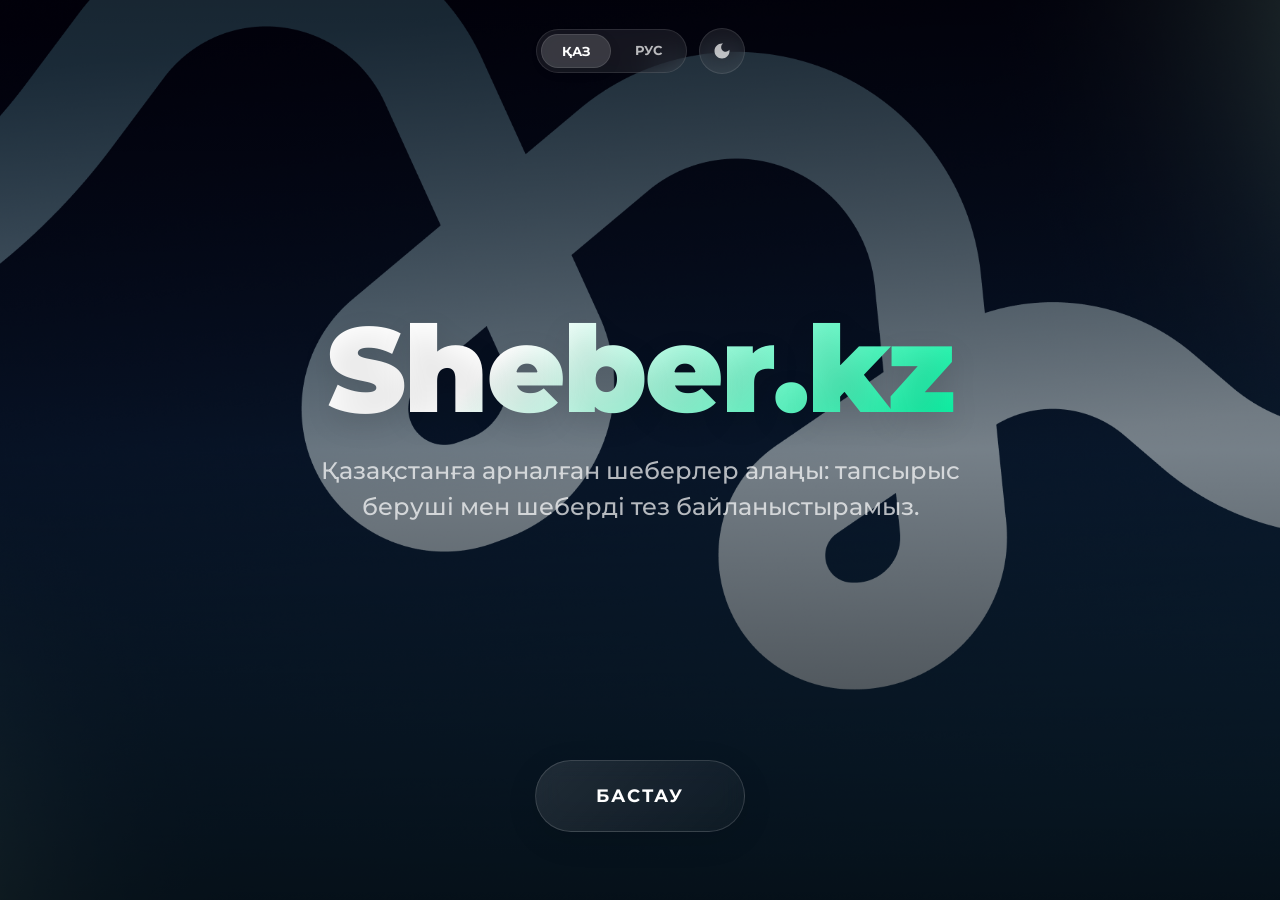
==== index.html @ 54c7ff75 "Add files via upload" ====
<!DOCTYPE html>
<html lang="ru" data-theme="dark">
<head>
  <meta charset="UTF-8" />
  <meta name="viewport" content="width=device-width, initial-scale=1.0" />
  <title>Sheber.kz | Премиум сервис</title>
  <link rel="preconnect" href="https://fonts.googleapis.com">
  <link rel="preconnect" href="https://fonts.gstatic.com" crossorigin>
  <link href="https://fonts.googleapis.com/css2?family=Montserrat:wght@300;400;500;600;700;800;900&display=swap" rel="stylesheet">
  
  <style>
    /* --- CSS VARIABLES & THEMES --- */
    :root {
      --accent-green: #00f2a0;
      --accent-blue: #00c9ff;
      --transition: 0.3s ease;
      
      /* ФОНЫ (Ваши файлы) */
      --bg-img-desktop: url('background-desktop.png'); 
      --bg-img-mobile: url('background-mobile.png');
    }

    /* DARK THEME */
    [data-theme="dark"] {
      --bg-main: #010a1a;
      --bg-overlay: linear-gradient(to bottom, rgba(0, 0, 0, 0.6), rgba(0, 0, 0, 0.3), rgba(0, 0, 0, 0.7));
      --text-main: #ffffff;
      --text-dim: rgba(255, 255, 255, 0.7);
      
      --glass-bg: rgba(255, 255, 255, 0.05);
      --glass-border: rgba(255, 255, 255, 0.1);
      --glass-shadow: 0 4px 30px rgba(0, 0, 0, 0.3);
      
      --modal-bg: linear-gradient(160deg, rgba(20, 30, 48, 0.85) 0%, rgba(10, 20, 35, 0.95) 100%);
      --input-bg: rgba(0, 0, 0, 0.3);
      --switcher-bg: rgba(255, 255, 255, 0.08);
      
      --switcher-active-bg: rgba(255, 255, 255, 0.15);
      --switcher-active-text: #fff;

      /* Кнопки Dark */
      --btn-glass-bg: linear-gradient(135deg, rgba(255, 255, 255, 0.1), rgba(255, 255, 255, 0.03));
      --btn-glass-border: rgba(255, 255, 255, 0.15);
      --btn-accent-bg: linear-gradient(90deg, rgba(0, 242, 160, 0.15), rgba(0, 201, 255, 0.15));
      --btn-text: #ffffff;
    }

    /* LIGHT THEME */
    [data-theme="light"] {
      --bg-main: #f0f4f8;
      --bg-overlay: linear-gradient(to bottom, rgba(255, 255, 255, 0.8), rgba(255, 255, 255, 0.6), rgba(255, 255, 255, 0.8));
      --text-main: #1a202c;
      --text-dim: #4a5568;
      
      --glass-bg: rgba(255, 255, 255, 0.65);
      --glass-border: rgba(255, 255, 255, 0.6); /* Чуть темнее границы для света */
      --glass-shadow: 0 8px 32px rgba(31, 38, 135, 0.1);
      
      --modal-bg: linear-gradient(135deg, rgba(255,255,255,0.85), rgba(240,245,250,0.95));
      --input-bg: rgba(255, 255, 255, 0.5);
      --switcher-bg: rgba(0, 0, 0, 0.05);
      
      --switcher-active-bg: #fff;
      --switcher-active-text: #1a202c;

      /* Кнопки Light */
      --btn-glass-bg: linear-gradient(135deg, rgba(255, 255, 255, 0.8), rgba(255, 255, 255, 0.5));
      --btn-glass-border: rgba(255, 255, 255, 0.8);
      --btn-accent-bg: linear-gradient(90deg, rgba(0, 242, 160, 0.25), rgba(0, 201, 255, 0.25));
      --btn-text: #010a1a;
    }

    * { box-sizing: border-box; -webkit-font-smoothing: antialiased; }
    html, body { height: 100%; margin: 0; font-family: 'Montserrat', sans-serif; background: var(--bg-main); color: var(--text-main); }

    /* --- ФОН (АДАПТИВ) --- */
    .start-1 {
      min-height: 100vh;
      position: relative;
      background-image: var(--bg-img-desktop);
      background-size: cover;
      background-position: center;
      background-repeat: no-repeat;
      display: flex; flex-direction: column; justify-content: space-between;
      padding: 28px 24px; 
      overflow: hidden;
      transition: background-image 0.3s ease;
    }

    @media (max-width: 768px) { 
        .start-1 { background-image: var(--bg-img-mobile); } 
    }

    .start-1::before {
      content: ""; position: absolute; inset: 0;
      background: var(--bg-overlay);
      z-index: 1; pointer-events: none;
    }

    .top-bar, .hero, .button-continue { position: relative; z-index: 2; }

    /* --- UI ELEMENTS --- */
    .top-bar { display: flex; justify-content: center; align-items: center; gap: 12px; }
    
    .lang-rect, .theme-toggle {
      display: inline-flex; gap: 4px; padding: 4px;
      background: var(--switcher-bg); backdrop-filter: blur(15px);
      border: 1px solid var(--glass-border); border-radius: 100px;
    }
    
    .lang-pill { 
      padding: 8px 20px; border-radius: 100px; font-size: 13px; font-weight: 700; 
      cursor: pointer; transition: var(--transition); color: var(--text-dim); text-transform: uppercase;
    }
    .lang-pill.active { 
      background: var(--switcher-active-bg); 
      color: var(--switcher-active-text); 
      box-shadow: 0 4px 15px rgba(0,0,0,0.05); 
      border: 1px solid var(--glass-border);
    }

    .theme-btn {
      width: 36px; height: 36px; border-radius: 50%; border: none; background: transparent;
      color: var(--text-dim); cursor: pointer; display: flex; align-items: center; justify-content: center;
      transition: var(--transition);
    }
    .theme-btn:hover { color: var(--text-main); background: var(--glass-bg); }
    .theme-btn svg { width: 20px; height: 20px; fill: currentColor; }

    .hero { max-width: 900px; margin: auto; text-align: center; }
    .sheber-kz { 
      font-size: clamp(50px, 10vw, 120px); font-weight: 900; line-height: 1; margin-bottom: 24px;
      background: linear-gradient(135deg, var(--text-main) 30%, var(--accent-green) 100%);
      -webkit-background-clip: text; -webkit-text-fill-color: transparent;
      letter-spacing: -2px;
      text-shadow: 0 10px 30px rgba(0,0,0,0.1);
    }
    .hero-desc { 
      font-size: clamp(16px, 2.5vw, 24px); line-height: 1.5; color: var(--text-dim); 
      max-width: 650px; margin: 0 auto; font-weight: 500;
    }

    /* --- НОВЫЕ СТИЛИ КНОПОК (Глассморфизм) --- */
    .button-continue { display: flex; justify-content: center; padding-bottom: 40px; }
    
    .continue {
      background: var(--btn-glass-bg);
      border: 1px solid var(--btn-glass-border);
      color: var(--btn-text);
      padding: 24px 60px; 
      border-radius: 100px; 
      font-size: 18px; font-weight: 700;
      text-transform: uppercase; letter-spacing: 2px; text-decoration: none;
      
      /* Гласс эффект */
      backdrop-filter: blur(12px);
      -webkit-backdrop-filter: blur(12px);
      box-shadow: 0 8px 32px rgba(0, 0, 0, 0.1);
      
      transition: all 0.4s cubic-bezier(0.25, 0.46, 0.45, 0.94);
    }

    .continue:hover { 
      transform: translateY(-3px); 
      box-shadow: 0 15px 40px rgba(0, 242, 160, 0.15); /* Легкое зеленое свечение */
      border-color: var(--accent-green);
      letter-spacing: 3px; /* Анимация текста */
    }

    /* --- MODAL --- */
    .modal-overlay {
      position: fixed; inset: 0; background: rgba(0, 0, 0, 0.6);
      backdrop-filter: blur(8px); z-index: 1000;
      display: flex; align-items: center; justify-content: center;
      opacity: 0; visibility: hidden; transition: 0.3s;
    }
    .modal-overlay.active { opacity: 1; visibility: visible; }
    
    .modal {
      background: var(--modal-bg);
      backdrop-filter: blur(20px); -webkit-backdrop-filter: blur(20px); /* Сильный блюр фона модалки */
      border: 1px solid var(--glass-border); border-radius: 32px;
      width: min(480px, 92%); padding: 48px 32px; position: relative;
      box-shadow: 0 25px 50px rgba(0,0,0,0.5); text-align: center;
      max-height: 90vh; overflow-y: auto;
    }

    .modal-close {
      position: absolute; top: 20px; right: 20px; background: none; border: none;
      font-size: 28px; color: var(--text-dim); cursor: pointer; transition: 0.2s;
    }
    .modal-close:hover { color: var(--text-main); transform: rotate(90deg); }

    .modal-title { font-size: 32px; font-weight: 800; margin-bottom: 12px; color: var(--text-main); }
    .modal-desc { font-size: 15px; color: var(--text-dim); margin-bottom: 32px; line-height: 1.6; }

    .input-group { margin-bottom: 20px; text-align: left; }
    .input-label { font-size: 12px; font-weight: 700; color: var(--accent-green); margin-bottom: 8px; display: block; text-transform: uppercase; letter-spacing: 1px; }

    .modal-input, .modal-select, .modal-textarea {
      width: 100%; background: var(--input-bg); border: 1px solid var(--glass-border);
      border-radius: 16px; padding: 16px; color: var(--text-main); font-family: inherit; font-size: 16px;
      transition: 0.3s; outline: none;
    }
    .modal-textarea { resize: vertical; min-height: 80px; }
    .modal-input:focus, .modal-select:focus, .modal-textarea:focus { 
      border-color: var(--accent-green); 
      background: rgba(0, 242, 160, 0.05); /* Легкая подсветка поля */
    }
    ::placeholder { color: var(--text-dim); opacity: 0.5; }

    /* Кнопка в модалке - Глассморфизм + Акцент */
    .modal-btn {
      width: 100%; 
      background: var(--btn-accent-bg); /* Прозрачный градиент */
      border: 1px solid var(--glass-border);
      padding: 18px; border-radius: 16px; 
      color: var(--btn-text);
      font-size: 16px; font-weight: 800; text-transform: uppercase; cursor: pointer;
      transition: 0.3s; margin-top: 10px;
      
      backdrop-filter: blur(10px);
      -webkit-backdrop-filter: blur(10px);
      box-shadow: 0 4px 15px rgba(0,0,0,0.1);
    }
    .modal-btn:hover { 
      background: linear-gradient(90deg, rgba(0, 242, 160, 0.3), rgba(0, 201, 255, 0.3)); /* Чуть ярче при наведении */
      border-color: var(--accent-green);
      transform: scale(1.02); 
    }

    /* ROLE SELECTION */
    .role-container { display: flex; gap: 16px; margin-top: 20px; }
    .role-card {
      flex: 1; background: var(--glass-bg); border: 1px solid var(--glass-border);
      padding: 24px 16px; border-radius: 24px; cursor: pointer; transition: 0.3s;
    }
    .role-card:hover { border-color: var(--accent-green); transform: translateY(-5px); box-shadow: 0 10px 30px rgba(0,0,0,0.1); background: rgba(255,255,255,0.08); }
    .role-icon-circle { 
      width: 56px; height: 56px; background: rgba(0, 242, 160, 0.1); border-radius: 50%;
      display: flex; align-items: center; justify-content: center; margin: 0 auto 16px;
    }
    .role-icon-circle svg { width: 28px; height: 28px; fill: var(--accent-green); }
    .role-name { font-weight: 700; font-size: 16px; margin-bottom: 4px; color: var(--text-main); }
    .role-sub { font-size: 12px; color: var(--text-dim); }

    .modal-step { display: none; }
    .modal-step.active { display: block; animation: slideUp 0.4s ease-out; }
    
    @keyframes slideUp { from { opacity: 0; transform: translateY(20px); } to { opacity: 1; transform: translateY(0); } }

    .resend-link { color: var(--accent-blue); cursor: pointer; font-size: 13px; margin-top: 20px; display: inline-block; font-weight: 600;}
    
    #masterFields, #clientFields { display: none; margin-top: 10px; padding-top: 10px; border-top: 1px solid var(--glass-border); }
    
    .terms { font-size: 11px; color: var(--text-dim); margin-top: 20px; }
    .terms a { color: var(--accent-green); text-decoration: none; }
  </style>
</head>

<body>
  <div class="start-1">
    <div class="top-bar">
      <div class="lang-rect">
        <div class="lang-pill active" data-lang="kz">Қаз</div>
        <div class="lang-pill" data-lang="ru">Рус</div>
      </div>
      
      <div class="lang-rect">
        <button class="theme-btn" id="themeToggle">
          <svg class="sun-icon" viewBox="0 0 24 24" style="display:none"><path d="M12 7c-2.76 0-5 2.24-5 5s2.24 5 5 5 5-2.24 5-5-2.24-5-5-5zM2 13h2c.55 0 1-.45 1-1s-.45-1-1-1H2c-.55 0-1 .45-1 1s.45 1 1 1zm18 0h2c.55 0 1-.45 1-1s-.45-1-1-1h-2c-.55 0-1 .45-1 1s.45 1 1 1zM11 2v2c0 .55.45 1 1 1s1-.45 1-1V2c0-.55-.45-1-1-1s-1 .45-1 1zm0 18v2c0 .55.45 1 1 1s1-.45 1-1v-2c0-.55-.45-1-1-1s-1 .45-1 1zM5.99 4.93c.39-.39.39-1.02 0-1.41-.39-.39-1.02-.39-1.41 0l-1.41 1.41c-.39.39-.39 1.02 0 1.41.39.39 1.02.39 1.41 0l1.41-1.41zm13.42 13.42c.39-.39.39-1.02 0-1.41-.39-.39-1.02-.39-1.41 0l-1.41 1.41c-.39.39-.39 1.02 0 1.41.39.39 1.02.39 1.41 0l1.41-1.41zM5.99 19.07l-1.41 1.41c-.39.39-.39 1.02 0 1.41.39.39 1.02.39 1.41 0 .39-.39.39-1.02 0-1.41l1.41-1.41c.39-.39 1.02-.39 1.41 0 .39.39.39 1.02 0 1.41zM19.07 5.99l1.41-1.41c.39-.39.39-1.02 0-1.41-.39-.39-1.02-.39-1.41 0l-1.41 1.41c-.39.39-.39 1.02 0 1.41.39.39 1.02.39 1.41 0z"/></svg>
          <svg class="moon-icon" viewBox="0 0 24 24"><path d="M12 3c-4.97 0-9 4.03-9 9s4.03 9 9 9 9-4.03 9-9c0-.46-.04-.92-.1-1.36-.98 1.37-2.58 2.26-4.4 2.26-3.03 0-5.5-2.47-5.5-5.5 0-1.82.89-3.42 2.26-4.4-.44-.06-.9-.1-1.36-.1z"/></svg>
        </button>
      </div>
    </div>

    <div class="hero">
      <div class="sheber-kz" data-i18n="title">Sheber.kz</div>
      <div class="hero-desc" data-i18n="desc">
        Қазақстанға арналған шеберлер алаңы: тапсырыс беруші мен шеберді тез байланыстырамыз.
      </div>
    </div>

    <div class="button-continue">
      <a href="#" id="startLink" class="continue" data-i18n="start_btn">Бастау</a>
    </div>
  </div>

  <div class="modal-overlay" id="smsModal">
    <div class="modal">
      <button class="modal-close" onclick="closeModal()">&times;</button>

      <div class="modal-step active" id="stepPhone">
        <div class="modal-title" data-i18n="modal_phone_title">Кіру</div>
        <div class="modal-desc" data-i18n="modal_phone_desc">Жалғастыру үшін телефон нөмірін енгізіңіз</div>
        <div class="input-group">
          <label class="input-label" data-i18n="lbl_phone">Телефон</label>
          <input type="tel" class="modal-input" placeholder="+7 (700) 000-00-00" value="+7" id="phoneInput">
        </div>
        <button class="modal-btn" onclick="sendCode()" data-i18n="btn_get_code">Код алу</button>
        <p class="terms">
           <span data-i18n="terms_text">Жалғастыра отырып, сіз келісесіз:</span>
           <a href="#" data-i18n="terms_link">қолдану ережелері</a>
        </p>
      </div>

      <div class="modal-step" id="stepCode">
        <div class="modal-title" data-i18n="modal_code_title">Растау</div>
        <div class="modal-desc"><span data-i18n="modal_code_desc">Код жіберілді:</span> <strong id="displayPhone" style="color:var(--text-main)"></strong></div>
        <div class="input-group">
          <label class="input-label" data-i18n="lbl_code">СМС коды</label>
          <input type="number" class="modal-input" placeholder=" " id="codeInput">
        </div>
        <button class="modal-btn" onclick="verifyCode()" data-i18n="btn_confirm">Растау</button>
        <div class="resend-link" onclick="backToPhone()" data-i18n="btn_change_phone">Нөмірді өзгерту</div>
      </div>

      <div class="modal-step" id="stepRole">
        <div class="modal-title" data-i18n="role_title">Сіз кімсіз?</div>
        <div class="role-container">
          <div class="role-card" onclick="chooseRole('client')">
            <div class="role-icon-circle">
              <svg viewBox="0 0 24 24"><path d="M12 12c2.21 0 4-1.79 4-4s-1.79-4-4-4-4 1.79-4 4 1.79 4 4 4zm0 2c-2.67 0-8 1.34-8 4v2h16v-2c0-2.66-5.33-4-8-4z"/></svg>
            </div>
            <div class="role-name" data-i18n="role_client">Тапсырыс беруші</div>
            <div class="role-sub" data-i18n="role_client_sub">Іздеудемін</div>
          </div>
          <div class="role-card" onclick="chooseRole('master')">
            <div class="role-icon-circle">
              <svg viewBox="0 0 24 24"><path d="M22.7 19l-9.1-9.1c.9-2.3.4-5-1.5-6.9-2-2-5-2.4-7.4-1.3L9 6 6 9 1.6 4.7C.4 7.1.9 10.1 2.9 12.1c1.9 1.9 4.6 2.4 6.9 1.5l9.1 9.1c.4.4 1 .4 1.4 0l2.3-2.3c.5-.4.5-1.1.1-1.4z"/></svg>
            </div>
            <div class="role-name" data-i18n="role_master">Шебер</div>
            <div class="role-sub" data-i18n="role_master_sub">Жұмыс істеймін</div>
          </div>
        </div>
      </div>

      <div class="modal-step" id="stepReg">
        <div class="modal-title" data-i18n="reg_title">Тіркелу</div>
        
        <div class="input-group">
          <label class="input-label" data-i18n="lbl_name">Есіміңіз</label>
          <input type="text" class="modal-input" id="regName" placeholder=" ">
        </div>

        <div id="clientFields">
            <div class="input-group">
                <label class="input-label" data-i18n="lbl_city">Қала / Мекен-жай</label>
                <input type="text" class="modal-input" id="regCity" placeholder=" ">
            </div>
        </div>

        <div id="masterFields">
          <div class="input-group">
            <label class="input-label" data-i18n="lbl_spec">Мамандық</label>
            <select class="modal-select" id="regSpec">
              <option value="plumber" data-i18n="spec_plumber">Сантехник</option>
              <option value="electrician" data-i18n="spec_electrician">Электрик</option>
              <option value="builder" data-i18n="spec_builder">Құрылысшы</option>
              <option value="cleaner" data-i18n="spec_cleaner">Клининг</option>
            </select>
          </div>
          <div class="input-group">
            <label class="input-label" data-i18n="lbl_exp">Тәжірибе (жыл)</label>
            <input type="number" class="modal-input" id="regExp" placeholder=" ">
          </div>
          <div class="input-group">
            <label class="input-label" data-i18n="lbl_about">О себе (қысқаша)</label>
            <textarea class="modal-textarea" id="regAbout" placeholder=" "></textarea>
          </div>
        </div>

        <button class="modal-btn" onclick="finishRegistration()" data-i18n="btn_save">Сақтау</button>
      </div>
    </div>
  </div>

  <script>
    const translations = {
      kz: {
        title: "Sheber.kz", desc: "Қазақстанға арналған шеберлер алаңы: тапсырыс беруші мен шеберді тез байланыстырамыз.",
        start_btn: "Бастау", modal_phone_title: "Кіру", modal_phone_desc: "Жалғастыру үшін телефон нөмірін енгізіңіз",
        lbl_phone: "Телефон", btn_get_code: "Код алу", modal_code_title: "Растау", modal_code_desc: "Код жіберілді:",
        lbl_code: "СМС коды", btn_confirm: "Растау", btn_change_phone: "Нөмірді өзгерту",
        role_title: "Сіз кімсіз?", role_client: "Тапсырыс беруші", role_client_sub: "Мастер іздеймін",
        role_master: "Шебер", role_master_sub: "Жұмыс іздеймін", reg_title: "Тіркелу",
        lbl_name: "Есіміңіз", lbl_spec: "Мамандық", btn_save: "Дайын",
        spec_plumber: "Сантехник", spec_electrician: "Электрик", spec_builder: "Құрылысшы", spec_cleaner: "Клининг",
        terms_text: "Жалғастыра отырып, сіз келісесіз:", terms_link: "қолдану ережелері",
        lbl_city: "Қала / Мекен-жай", lbl_exp: "Тәжірибе (жыл)", lbl_about: "Өзіңіз туралы"
      },
      ru: {
        title: "Sheber.kz", desc: "Платформа мастеров Казахстана: Мы быстро связываем заказчика и мастера.",
        start_btn: "Начать", modal_phone_title: "Вход", modal_phone_desc: "Введите номер телефона для продолжения",
        lbl_phone: "Телефон", btn_get_code: "Получить код", modal_code_title: "Подтверждение", modal_code_desc: "Код отправлен на:",
        lbl_code: "Код из СМС", btn_confirm: "Подтвердить", btn_change_phone: "Изменить номер",
        role_title: "Кто вы?", role_client: "Заказчик", role_client_sub: "Ищу мастера",
        role_master: "Мастер", role_master_sub: "Ищу заказы", reg_title: "Регистрация",
        lbl_name: "Ваше имя", lbl_spec: "Специальность", btn_save: "Готово",
        spec_plumber: "Сантехник", spec_electrician: "Электрик", spec_builder: "Строитель", spec_cleaner: "Клининг",
        terms_text: "Продолжая, вы соглашаетесь с", terms_link: "условиями использования",
        lbl_city: "Город / Адрес", lbl_exp: "Опыт (лет)", lbl_about: "О себе"
      }
    };

    let currentRole = 'client';

    function setLanguage(lang) {
      document.querySelectorAll(".lang-pill").forEach(p => p.classList.toggle("active", p.dataset.lang === lang));
      document.querySelectorAll("[data-i18n]").forEach(el => {
        const key = el.dataset.i18n;
        if (translations[lang][key]) el.innerHTML = translations[lang][key];
        if (el.placeholder && translations[lang][key]) el.placeholder = translations[lang][key]; 
      });
      localStorage.setItem("lang", lang);
    }

    function toggleTheme() {
      const html = document.documentElement;
      const current = html.getAttribute('data-theme');
      const next = current === 'dark' ? 'light' : 'dark';
      html.setAttribute('data-theme', next);
      localStorage.setItem('theme', next);
      updateThemeIcon(next);
    }

    function updateThemeIcon(theme) {
      document.querySelector('.sun-icon').style.display = theme === 'dark' ? 'none' : 'block';
      document.querySelector('.moon-icon').style.display = theme === 'dark' ? 'block' : 'none';
    }

    const savedTheme = localStorage.getItem('theme') || 'dark';
    document.documentElement.setAttribute('data-theme', savedTheme);
    updateThemeIcon(savedTheme);
    setLanguage(localStorage.getItem("lang") || "kz");

    const modal = document.getElementById('smsModal');
    const steps = ['stepPhone', 'stepCode', 'stepRole', 'stepReg'];

    function showStep(stepId) {
      steps.forEach(id => document.getElementById(id).classList.remove('active'));
      document.getElementById(stepId).classList.add('active');
    }

    function openModal(e) { 
        if(e) e.preventDefault(); 
        modal.classList.add('active'); 
        showStep('stepPhone'); 
    }
    function closeModal() { modal.classList.remove('active'); }
    function backToPhone() { showStep('stepPhone'); }

    function sendCode() {
      if (document.getElementById('phoneInput').value.length < 5) return alert("Нөмірді дұрыс жазыңыз");
      document.getElementById('displayPhone').textContent = document.getElementById('phoneInput').value;
      showStep('stepCode');
    }

    function verifyCode() { 
        if(document.getElementById('codeInput').value.length > 0) {
            showStep('stepRole'); 
        } else {
            alert("Код енгізіңіз");
        }
    }

    function chooseRole(role) {
      currentRole = role;
      if (role === 'master') {
          document.getElementById('masterFields').style.display = 'block';
          document.getElementById('clientFields').style.display = 'none';
      } else {
          document.getElementById('masterFields').style.display = 'none';
          document.getElementById('clientFields').style.display = 'block';
      }
      showStep('stepReg');
    }

    function finishRegistration() {
      const name = document.getElementById('regName').value;
      if (!name) return alert("Атыңызды жазыңыз / Введите имя");
      console.log("Регистрация завершена:", {
          role: currentRole,
          name: name,
          spec: document.getElementById('regSpec').value,
          city: document.getElementById('regCity').value
      });
      alert("Сәтті тіркелу! / Успешная регистрация!");
      closeModal();
    }

    document.getElementById('startLink').addEventListener('click', openModal);
    document.getElementById('themeToggle').addEventListener('click', toggleTheme);
    document.querySelectorAll(".lang-pill").forEach(p => p.addEventListener("click", () => setLanguage(p.dataset.lang)));
    
    modal.addEventListener('click', (e) => {
        if (e.target === modal) closeModal();
    });
  </script>
</body>
</html>
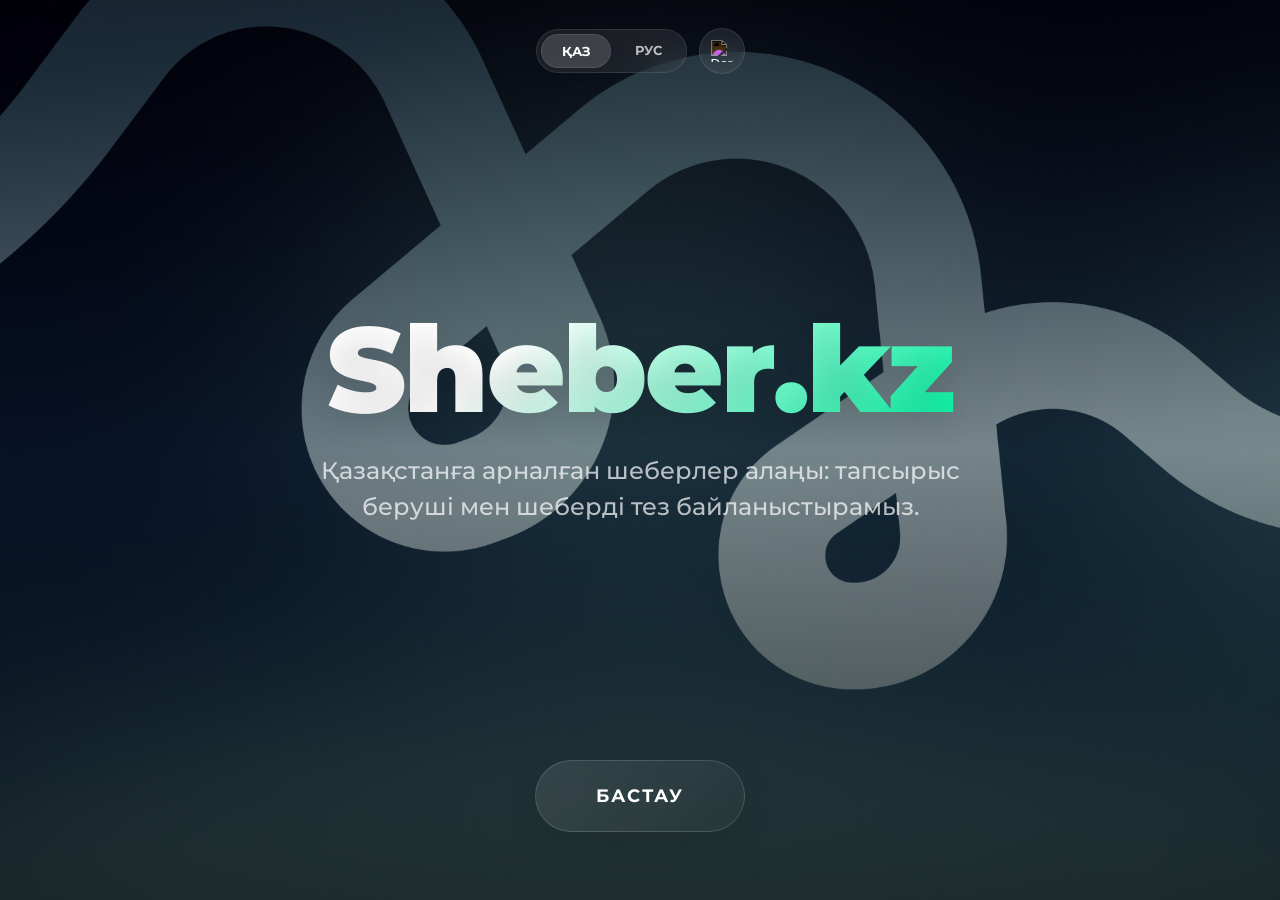
==== commit 826b85e7: "Add files via upload" ====
--- a/index.html
+++ b/index.html
@@ -9,6 +9,15 @@
   <link href="https://fonts.googleapis.com/css2?family=Montserrat:wght@300;400;500;600;700;800;900&display=swap" rel="stylesheet">
   
   <style>
+    /* 1. Убирает обводку при фокусе (клике или Tab) для всех элементов */
+*:focus {
+    outline: none !important;
+}
+
+/* 2. Убирает синее выделение (мигание) при нажатии на мобильных телефонах */
+* {
+    -webkit-tap-highlight-color: transparent;
+}
     /* --- CSS VARIABLES & THEMES --- */
     :root {
       --accent-green: #00f2a0;
@@ -16,8 +25,8 @@
       --transition: 0.3s ease;
       
       /* ФОНЫ (Ваши файлы) */
-      --bg-img-desktop: url('background-desktop.png'); 
-      --bg-img-mobile: url('background-mobile.png');
+      --bg-img-desktop: url('/images/background-desktop.png'); 
+      --bg-img-mobile: url('/images/background-mobile.png');
     }
 
     /* DARK THEME */
@@ -47,6 +56,10 @@
 
     /* LIGHT THEME */
     [data-theme="light"] {
+      /* ПЕРЕОПРЕДЕЛЕНИЕ ФОНОВ ДЛЯ СВЕТЛОЙ ТЕМЫ */
+      --bg-img-desktop: url('/images/background-desktop-white.png'); 
+      --bg-img-mobile: url('/images/background-mobile-white.png');
+
       --bg-main: #f0f4f8;
       --bg-overlay: linear-gradient(to bottom, rgba(255, 255, 255, 0.8), rgba(255, 255, 255, 0.6), rgba(255, 255, 255, 0.8));
       --text-main: #1a202c;
@@ -121,11 +134,21 @@
 
     .theme-btn {
       width: 36px; height: 36px; border-radius: 50%; border: none; background: transparent;
-      color: var(--text-dim); cursor: pointer; display: flex; align-items: center; justify-content: center;
+      cursor: pointer; display: flex; align-items: center; justify-content: center;
       transition: var(--transition);
     }
-    .theme-btn:hover { color: var(--text-main); background: var(--glass-bg); }
-    .theme-btn svg { width: 20px; height: 20px; fill: currentColor; }
+    .theme-btn:hover { background: var(--glass-bg); }
+    
+    /* Стили для новых PNG иконок */
+    .theme-btn img { 
+        width: 22px; height: 22px; 
+        transition: var(--transition);
+    }
+    
+    /* Инвертируем цвета иконок в темной теме, чтобы черные PNG стали белыми */
+    [data-theme="dark"] .theme-btn img {
+        filter: invert(1) brightness(1.2);
+    }
 
     .hero { max-width: 900px; margin: auto; text-align: center; }
     .sheber-kz { 
@@ -268,8 +291,8 @@
       
       <div class="lang-rect">
         <button class="theme-btn" id="themeToggle">
-          <svg class="sun-icon" viewBox="0 0 24 24" style="display:none"><path d="M12 7c-2.76 0-5 2.24-5 5s2.24 5 5 5 5-2.24 5-5-2.24-5-5-5zM2 13h2c.55 0 1-.45 1-1s-.45-1-1-1H2c-.55 0-1 .45-1 1s.45 1 1 1zm18 0h2c.55 0 1-.45 1-1s-.45-1-1-1h-2c-.55 0-1 .45-1 1s.45 1 1 1zM11 2v2c0 .55.45 1 1 1s1-.45 1-1V2c0-.55-.45-1-1-1s-1 .45-1 1zm0 18v2c0 .55.45 1 1 1s1-.45 1-1v-2c0-.55-.45-1-1-1s-1 .45-1 1zM5.99 4.93c.39-.39.39-1.02 0-1.41-.39-.39-1.02-.39-1.41 0l-1.41 1.41c-.39.39-.39 1.02 0 1.41.39.39 1.02.39 1.41 0l1.41-1.41zm13.42 13.42c.39-.39.39-1.02 0-1.41-.39-.39-1.02-.39-1.41 0l-1.41 1.41c-.39.39-.39 1.02 0 1.41.39.39 1.02.39 1.41 0l1.41-1.41zM5.99 19.07l-1.41 1.41c-.39.39-.39 1.02 0 1.41.39.39 1.02.39 1.41 0 .39-.39.39-1.02 0-1.41l1.41-1.41c.39-.39 1.02-.39 1.41 0 .39.39.39 1.02 0 1.41zM19.07 5.99l1.41-1.41c.39-.39.39-1.02 0-1.41-.39-.39-1.02-.39-1.41 0l-1.41 1.41c-.39.39-.39 1.02 0 1.41.39.39 1.02.39 1.41 0z"/></svg>
-          <svg class="moon-icon" viewBox="0 0 24 24"><path d="M12 3c-4.97 0-9 4.03-9 9s4.03 9 9 9 9-4.03 9-9c0-.46-.04-.92-.1-1.36-.98 1.37-2.58 2.26-4.4 2.26-3.03 0-5.5-2.47-5.5-5.5 0-1.82.89-3.42 2.26-4.4-.44-.06-.9-.1-1.36-.1z"/></svg>
+          <img class="sun-icon" src="https://cdn-icons-png.flaticon.com/128/66/66275.png" alt="Light Mode" style="display:none">
+          <img class="moon-icon" src="https://cdn-icons-png.flaticon.com/128/702/702471.png" alt="Dark Mode">
         </button>
       </div>
     </div>
@@ -309,7 +332,7 @@
         <div class="modal-desc"><span data-i18n="modal_code_desc">Код жіберілді:</span> <strong id="displayPhone" style="color:var(--text-main)"></strong></div>
         <div class="input-group">
           <label class="input-label" data-i18n="lbl_code">СМС коды</label>
-          <input type="number" class="modal-input" placeholder=" " id="codeInput">
+          <input type="number" class="modal-input" placeholder="XXXX" id="codeInput">
         </div>
         <button class="modal-btn" onclick="verifyCode()" data-i18n="btn_confirm">Растау</button>
         <div class="resend-link" onclick="backToPhone()" data-i18n="btn_change_phone">Нөмірді өзгерту</div>
@@ -322,15 +345,15 @@
             <div class="role-icon-circle">
               <svg viewBox="0 0 24 24"><path d="M12 12c2.21 0 4-1.79 4-4s-1.79-4-4-4-4 1.79-4 4 1.79 4 4 4zm0 2c-2.67 0-8 1.34-8 4v2h16v-2c0-2.66-5.33-4-8-4z"/></svg>
             </div>
-            <div class="role-name" data-i18n="role_client">Тапсырыс беруші</div>
-            <div class="role-sub" data-i18n="role_client_sub">Іздеудемін</div>
+            <div class="role-name" data-i18n="role_client">Клиент</div>
+            <div class="role-sub" data-i18n="role_client_sub">Шебер іздеймін</div>
           </div>
           <div class="role-card" onclick="chooseRole('master')">
             <div class="role-icon-circle">
               <svg viewBox="0 0 24 24"><path d="M22.7 19l-9.1-9.1c.9-2.3.4-5-1.5-6.9-2-2-5-2.4-7.4-1.3L9 6 6 9 1.6 4.7C.4 7.1.9 10.1 2.9 12.1c1.9 1.9 4.6 2.4 6.9 1.5l9.1 9.1c.4.4 1 .4 1.4 0l2.3-2.3c.5-.4.5-1.1.1-1.4z"/></svg>
             </div>
             <div class="role-name" data-i18n="role_master">Шебер</div>
-            <div class="role-sub" data-i18n="role_master_sub">Жұмыс істеймін</div>
+            <div class="role-sub" data-i18n="role_master_sub">Клиент іздеймін</div>
           </div>
         </div>
       </div>
@@ -340,13 +363,13 @@
         
         <div class="input-group">
           <label class="input-label" data-i18n="lbl_name">Есіміңіз</label>
-          <input type="text" class="modal-input" id="regName" placeholder=" ">
+          <input type="text" class="modal-input" id="regName" placeholder="Азамат">
         </div>
 
         <div id="clientFields">
             <div class="input-group">
                 <label class="input-label" data-i18n="lbl_city">Қала / Мекен-жай</label>
-                <input type="text" class="modal-input" id="regCity" placeholder=" ">
+                <input type="text" class="modal-input" id="regCity" placeholder="Алматы, Абай к-сі 10">
             </div>
         </div>
 
@@ -362,11 +385,11 @@
           </div>
           <div class="input-group">
             <label class="input-label" data-i18n="lbl_exp">Тәжірибе (жыл)</label>
-            <input type="number" class="modal-input" id="regExp" placeholder=" ">
+            <input type="number" class="modal-input" id="regExp" placeholder="3">
           </div>
           <div class="input-group">
             <label class="input-label" data-i18n="lbl_about">О себе (қысқаша)</label>
-            <textarea class="modal-textarea" id="regAbout" placeholder=" "></textarea>
+            <textarea class="modal-textarea" id="regAbout" placeholder="..."></textarea>
           </div>
         </div>
 
@@ -382,8 +405,8 @@
         start_btn: "Бастау", modal_phone_title: "Кіру", modal_phone_desc: "Жалғастыру үшін телефон нөмірін енгізіңіз",
         lbl_phone: "Телефон", btn_get_code: "Код алу", modal_code_title: "Растау", modal_code_desc: "Код жіберілді:",
         lbl_code: "СМС коды", btn_confirm: "Растау", btn_change_phone: "Нөмірді өзгерту",
-        role_title: "Сіз кімсіз?", role_client: "Тапсырыс беруші", role_client_sub: "Мастер іздеймін",
-        role_master: "Шебер", role_master_sub: "Жұмыс іздеймін", reg_title: "Тіркелу",
+        role_title: "Сіз кімсіз?", role_client: "Клиент", role_client_sub: "Шебер іздеймін",
+        role_master: "Шебер", role_master_sub: "Клиент іздеймін", reg_title: "Тіркелу",
         lbl_name: "Есіміңіз", lbl_spec: "Мамандық", btn_save: "Дайын",
         spec_plumber: "Сантехник", spec_electrician: "Электрик", spec_builder: "Құрылысшы", spec_cleaner: "Клининг",
         terms_text: "Жалғастыра отырып, сіз келісесіз:", terms_link: "қолдану ережелері",
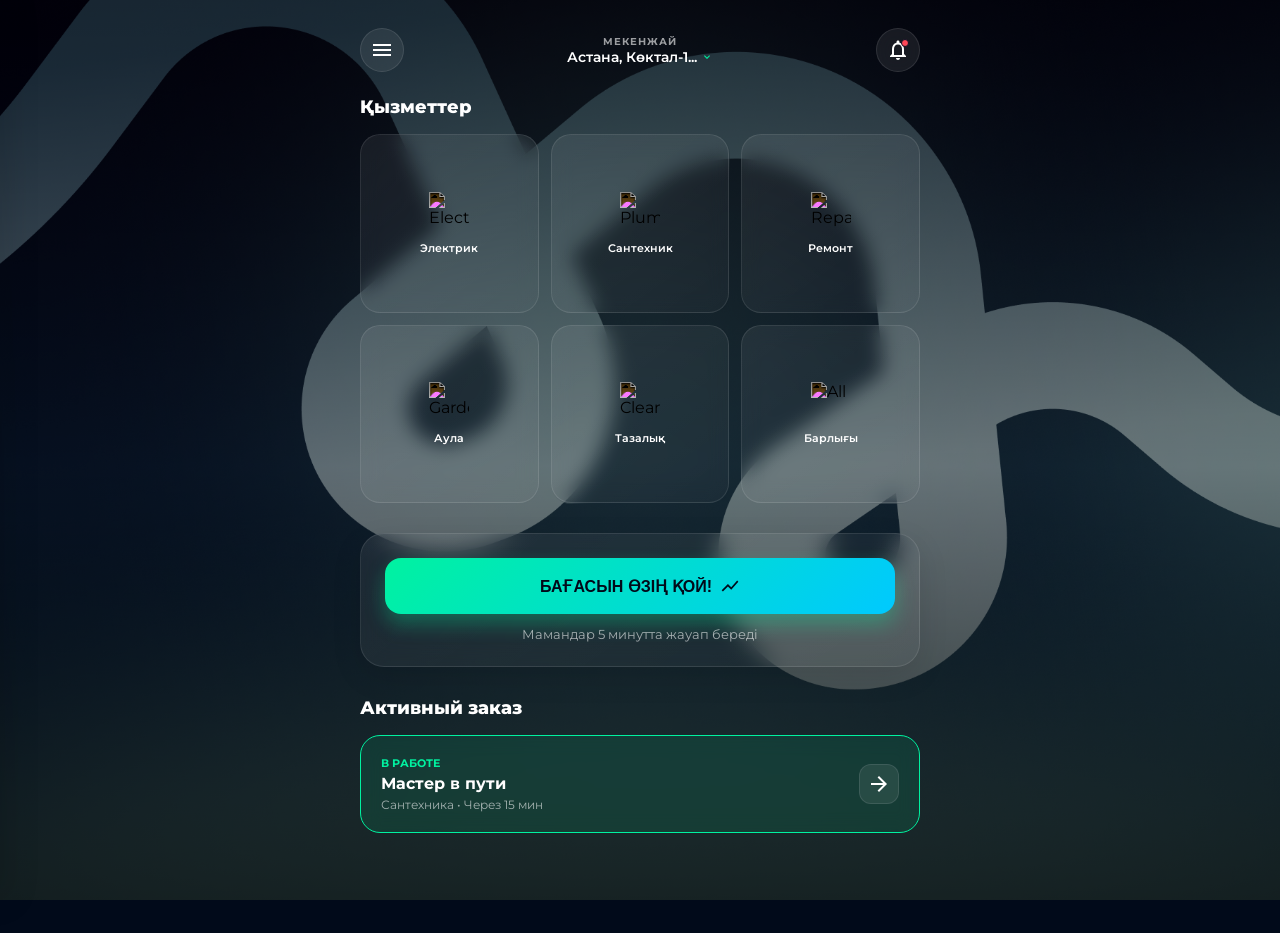
==== commit 24121087: "Add files via upload" ====
--- a/index.html
+++ b/index.html
@@ -2,29 +2,24 @@
 <html lang="ru" data-theme="dark">
 <head>
   <meta charset="UTF-8" />
-  <meta name="viewport" content="width=device-width, initial-scale=1.0" />
-  <title>Sheber.kz | Премиум сервис</title>
+  <meta name="viewport" content="width=device-width, initial-scale=1.0, maximum-scale=1.0, user-scalable=no" />
+  <title>Sheber.kz | Главная</title>
   <link rel="preconnect" href="https://fonts.googleapis.com">
   <link rel="preconnect" href="https://fonts.gstatic.com" crossorigin>
   <link href="https://fonts.googleapis.com/css2?family=Montserrat:wght@300;400;500;600;700;800;900&display=swap" rel="stylesheet">
   
   <style>
-    /* 1. Убирает обводку при фокусе (клике или Tab) для всех элементов */
-*:focus {
-    outline: none !important;
-}
-
-/* 2. Убирает синее выделение (мигание) при нажатии на мобильных телефонах */
-* {
-    -webkit-tap-highlight-color: transparent;
-}
-    /* --- CSS VARIABLES & THEMES --- */
+    /* 1. БАЗА */
+    *:focus { outline: none !important; }
+    * { -webkit-tap-highlight-color: transparent; box-sizing: border-box; }
+    html, body { height: 100%; margin: 0; font-family: 'Montserrat', sans-serif; background: var(--bg-main); color: var(--text-main); overflow-x: hidden; }
+
+    /* --- VARIABLES --- */
     :root {
       --accent-green: #00f2a0;
       --accent-blue: #00c9ff;
-      --transition: 0.3s ease;
-      
-      /* ФОНЫ (Ваши файлы) */
+      --transition: 0.3s cubic-bezier(0.25, 0.8, 0.25, 1);
+      
       --bg-img-desktop: url('/images/background-desktop.png'); 
       --bg-img-mobile: url('/images/background-mobile.png');
     }
@@ -32,493 +27,454 @@
     /* DARK THEME */
     [data-theme="dark"] {
       --bg-main: #010a1a;
-      --bg-overlay: linear-gradient(to bottom, rgba(0, 0, 0, 0.6), rgba(0, 0, 0, 0.3), rgba(0, 0, 0, 0.7));
+      --bg-overlay: linear-gradient(to bottom, rgba(0, 0, 0, 0.6), rgba(0, 0, 0, 0.4), rgba(0, 0, 0, 0.8));
       --text-main: #ffffff;
-      --text-dim: rgba(255, 255, 255, 0.7);
-      
-      --glass-bg: rgba(255, 255, 255, 0.05);
+      --text-dim: rgba(255, 255, 255, 0.6);
+      
+      --glass-bg: rgba(255, 255, 255, 0.08);
       --glass-border: rgba(255, 255, 255, 0.1);
-      --glass-shadow: 0 4px 30px rgba(0, 0, 0, 0.3);
-      
-      --modal-bg: linear-gradient(160deg, rgba(20, 30, 48, 0.85) 0%, rgba(10, 20, 35, 0.95) 100%);
-      --input-bg: rgba(0, 0, 0, 0.3);
+      
+      --card-bg: linear-gradient(145deg, rgba(255,255,255,0.07) 0%, rgba(255,255,255,0.03) 100%);
+      
+      --menu-bg: #0b1426;
+      --sidebar-border: rgba(255,255,255,0.1);
+      
+      /* Переключатели */
       --switcher-bg: rgba(255, 255, 255, 0.08);
-      
-      --switcher-active-bg: rgba(255, 255, 255, 0.15);
-      --switcher-active-text: #fff;
-
-      /* Кнопки Dark */
-      --btn-glass-bg: linear-gradient(135deg, rgba(255, 255, 255, 0.1), rgba(255, 255, 255, 0.03));
-      --btn-glass-border: rgba(255, 255, 255, 0.15);
-      --btn-accent-bg: linear-gradient(90deg, rgba(0, 242, 160, 0.15), rgba(0, 201, 255, 0.15));
-      --btn-text: #ffffff;
+      --switcher-active-bg: rgba(255, 255, 255, 0.2);
+      --switcher-active-text: #ffffff;
+      
+      --accent-gradient: linear-gradient(135deg, #00f2a0 0%, #00c9ff 100%);
+      --accent-text-color: #010a1a;
     }
 
     /* LIGHT THEME */
     [data-theme="light"] {
-      /* ПЕРЕОПРЕДЕЛЕНИЕ ФОНОВ ДЛЯ СВЕТЛОЙ ТЕМЫ */
       --bg-img-desktop: url('/images/background-desktop-white.png'); 
       --bg-img-mobile: url('/images/background-mobile-white.png');
 
       --bg-main: #f0f4f8;
-      --bg-overlay: linear-gradient(to bottom, rgba(255, 255, 255, 0.8), rgba(255, 255, 255, 0.6), rgba(255, 255, 255, 0.8));
+      --bg-overlay: linear-gradient(to bottom, rgba(255, 255, 255, 0.85), rgba(255, 255, 255, 0.7), rgba(255, 255, 255, 0.9));
       --text-main: #1a202c;
       --text-dim: #4a5568;
       
       --glass-bg: rgba(255, 255, 255, 0.65);
-      --glass-border: rgba(255, 255, 255, 0.6); /* Чуть темнее границы для света */
-      --glass-shadow: 0 8px 32px rgba(31, 38, 135, 0.1);
-      
-      --modal-bg: linear-gradient(135deg, rgba(255,255,255,0.85), rgba(240,245,250,0.95));
-      --input-bg: rgba(255, 255, 255, 0.5);
+      --glass-border: rgba(255, 255, 255, 0.6);
+      
+      --card-bg: linear-gradient(145deg, rgba(255,255,255,0.9) 0%, rgba(255,255,255,0.6) 100%);
+
+      --menu-bg: #ffffff;
+      --sidebar-border: rgba(0,0,0,0.1);
+      
+      /* Переключатели */
       --switcher-bg: rgba(0, 0, 0, 0.05);
-      
-      --switcher-active-bg: #fff;
+      --switcher-active-bg: #ffffff;
       --switcher-active-text: #1a202c;
 
-      /* Кнопки Light */
-      --btn-glass-bg: linear-gradient(135deg, rgba(255, 255, 255, 0.8), rgba(255, 255, 255, 0.5));
-      --btn-glass-border: rgba(255, 255, 255, 0.8);
-      --btn-accent-bg: linear-gradient(90deg, rgba(0, 242, 160, 0.25), rgba(0, 201, 255, 0.25));
-      --btn-text: #010a1a;
-    }
-
-    * { box-sizing: border-box; -webkit-font-smoothing: antialiased; }
-    html, body { height: 100%; margin: 0; font-family: 'Montserrat', sans-serif; background: var(--bg-main); color: var(--text-main); }
-
-    /* --- ФОН (АДАПТИВ) --- */
-    .start-1 {
+      --accent-gradient: linear-gradient(135deg, #00f2a0 0%, #00c9ff 100%);
+      --accent-text-color: #010a1a;
+    }
+
+    /* --- КОНТЕЙНЕР --- */
+    .app-container {
       min-height: 100vh;
       position: relative;
       background-image: var(--bg-img-desktop);
       background-size: cover;
       background-position: center;
-      background-repeat: no-repeat;
-      display: flex; flex-direction: column; justify-content: space-between;
-      padding: 28px 24px; 
-      overflow: hidden;
+      background-attachment: fixed;
+      padding: 0;
       transition: background-image 0.3s ease;
     }
-
-    @media (max-width: 768px) { 
-        .start-1 { background-image: var(--bg-img-mobile); } 
-    }
-
-    .start-1::before {
+    .app-container::before {
       content: ""; position: absolute; inset: 0;
       background: var(--bg-overlay);
-      z-index: 1; pointer-events: none;
-    }
-
-    .top-bar, .hero, .button-continue { position: relative; z-index: 2; }
-
-    /* --- UI ELEMENTS --- */
-    .top-bar { display: flex; justify-content: center; align-items: center; gap: 12px; }
-    
-    .lang-rect, .theme-toggle {
-      display: inline-flex; gap: 4px; padding: 4px;
-      background: var(--switcher-bg); backdrop-filter: blur(15px);
-      border: 1px solid var(--glass-border); border-radius: 100px;
-    }
-    
+      z-index: 0; pointer-events: none;
+    }
+    @media (max-width: 768px) { .app-container { background-image: var(--bg-img-mobile); } }
+
+    /* ОСНОВНОЙ КОНТЕНТ */
+    .main-content {
+        position: relative; z-index: 2;
+        padding: 16px 20px;
+        max-width: 600px; margin: 0 auto;
+        padding-bottom: 100px;
+    }
+
+    /* --- 1. HEADER --- */
+    .header {
+        display: flex; justify-content: space-between; align-items: center;
+        padding: 12px 0 24px 0;
+    }
+    .icon-btn {
+        width: 44px; height: 44px; border-radius: 50%;
+        background: var(--glass-bg); border: 1px solid var(--glass-border);
+        display: flex; align-items: center; justify-content: center;
+        cursor: pointer; position: relative; backdrop-filter: blur(10px);
+    }
+    .icon-btn svg { width: 24px; height: 24px; fill: var(--text-main); }
+    
+    .notification-dot {
+        position: absolute; top: 10px; right: 10px;
+        width: 8px; height: 8px; background: #ff4757;
+        border-radius: 50%; border: 1px solid var(--menu-bg);
+    }
+
+    .address-selector {
+        display: flex; flex-direction: column; align-items: center; cursor: pointer;
+    }
+    .addr-label { font-size: 10px; color: var(--text-dim); text-transform: uppercase; font-weight: 700; letter-spacing: 1px; }
+    .addr-val { 
+        font-size: 14px; font-weight: 600; color: var(--text-main); 
+        display: flex; align-items: center; gap: 4px; 
+        max-width: 200px; white-space: nowrap; overflow: hidden; text-overflow: ellipsis;
+    }
+    .addr-val svg { width: 12px; height: 12px; fill: var(--accent-green); }
+
+    /* --- 2. SERVICE GRID --- */
+    .section-title { font-size: 18px; font-weight: 800; margin-bottom: 16px; color: var(--text-main); }
+
+    .service-grid {
+        display: grid; grid-template-columns: repeat(3, 1fr); gap: 12px; margin-bottom: 30px;
+    }
+    .service-card {
+        background: var(--card-bg); border: 1px solid var(--glass-border);
+        border-radius: 20px; padding: 16px 8px;
+        display: flex; flex-direction: column; align-items: center; justify-content: center; gap: 10px;
+        backdrop-filter: blur(10px); cursor: pointer; transition: 0.2s; aspect-ratio: 1 / 1;
+    }
+    .service-card:active { transform: scale(0.96); }
+    .service-icon { width: 40px; height: 40px; object-fit: contain; }
+    [data-theme="dark"] .service-icon { filter: invert(1) brightness(1.5); }
+    .service-name { font-size: 11px; font-weight: 600; text-align: center; line-height: 1.2; }
+
+    /* --- 3. QUICK REQUEST --- */
+    .quick-request-card {
+        background: var(--card-bg); border: 1px solid var(--glass-border);
+        border-radius: 24px; padding: 24px; text-align: center;
+        backdrop-filter: blur(12px); margin-bottom: 30px;
+        box-shadow: 0 10px 30px rgba(0,0,0,0.1);
+    }
+    .quick-btn {
+        background: var(--accent-gradient); width: 100%; border: none; padding: 18px;
+        border-radius: 16px; font-size: 16px; font-weight: 800; text-transform: uppercase;
+        color: var(--accent-text-color); box-shadow: 0 10px 20px rgba(0, 242, 160, 0.3);
+        cursor: pointer; margin-bottom: 12px; display: flex; align-items: center; justify-content: center; gap: 8px;
+        transition: 0.3s;
+    }
+    .quick-btn:active { transform: scale(0.98); }
+    .quick-desc { font-size: 13px; color: var(--text-dim); }
+
+    /* --- 4. ACTIVE ORDERS --- */
+    .active-order-card {
+        background: rgba(0, 242, 160, 0.1); border: 1px solid var(--accent-green);
+        border-radius: 20px; padding: 20px; display: flex; justify-content: space-between; align-items: center;
+        backdrop-filter: blur(10px);
+    }
+    .order-info { display: flex; flex-direction: column; gap: 4px; }
+    .order-label { font-size: 11px; color: var(--accent-green); font-weight: 700; text-transform: uppercase; }
+    .order-status { font-size: 16px; font-weight: 700; color: var(--text-main); }
+    .order-sub { font-size: 12px; color: var(--text-dim); }
+    .order-btn {
+        background: var(--glass-bg); border: 1px solid var(--glass-border);
+        width: 40px; height: 40px; border-radius: 12px;
+        display: flex; align-items: center; justify-content: center; color: var(--text-main);
+    }
+
+    /* --- SIDEBAR (MENU) --- */
+    .sidebar-overlay {
+        position: fixed; inset: 0; background: rgba(0,0,0,0.6);
+        z-index: 100; opacity: 0; visibility: hidden; transition: 0.3s;
+        backdrop-filter: blur(4px);
+    }
+    .sidebar-overlay.active { opacity: 1; visibility: visible; }
+
+    .sidebar {
+        position: fixed; top: 0; left: 0; bottom: 0;
+        width: 280px; background: var(--menu-bg);
+        z-index: 101; transform: translateX(-100%); transition: 0.4s cubic-bezier(0.25, 0.8, 0.25, 1);
+        padding: 40px 24px; display: flex; flex-direction: column;
+        border-right: 1px solid var(--sidebar-border);
+        box-shadow: 10px 0 30px rgba(0,0,0,0.1);
+    }
+    .sidebar.active { transform: translateX(0); }
+
+    .user-profile {
+        display: flex; align-items: center; gap: 12px; margin-bottom: 40px;
+    }
+    .avatar {
+        width: 50px; height: 50px; border-radius: 50%;
+        background: var(--glass-bg); border: 2px solid var(--accent-green);
+        display: flex; align-items: center; justify-content: center;
+        font-size: 20px; font-weight: 700; color: var(--text-main);
+    }
+    .user-info .name { font-size: 18px; font-weight: 700; color: var(--text-main); }
+    .user-info .phone { font-size: 12px; color: var(--text-dim); }
+
+    .menu-list { list-style: none; padding: 0; margin: 0; flex: 1; }
+    .menu-item {
+        padding: 16px 0; border-bottom: 1px solid var(--glass-border);
+        color: var(--text-main); font-size: 16px; font-weight: 500;
+        cursor: pointer; display: flex; align-items: center; gap: 12px;
+        transition: 0.2s;
+    }
+    .menu-item:active { opacity: 0.7; transform: translateX(5px); }
+    .menu-item svg { width: 20px; height: 20px; fill: var(--text-dim); }
+
+    /* --- SIDEBAR FOOTER & SWITCHERS --- */
+    .menu-footer {
+        margin-top: auto;
+        padding-top: 20px;
+        display: flex; flex-direction: column; gap: 20px;
+    }
+
+    /* 1. Language Switcher (Glider Style) */
+    .lang-rect {
+        display: flex; position: relative;
+        padding: 4px; background: var(--switcher-bg);
+        border: 1px solid var(--glass-border); border-radius: 100px;
+        overflow: hidden;
+    }
     .lang-pill { 
-      padding: 8px 20px; border-radius: 100px; font-size: 13px; font-weight: 700; 
-      cursor: pointer; transition: var(--transition); color: var(--text-dim); text-transform: uppercase;
-    }
-    .lang-pill.active { 
-      background: var(--switcher-active-bg); 
-      color: var(--switcher-active-text); 
-      box-shadow: 0 4px 15px rgba(0,0,0,0.05); 
-      border: 1px solid var(--glass-border);
-    }
-
-    .theme-btn {
-      width: 36px; height: 36px; border-radius: 50%; border: none; background: transparent;
-      cursor: pointer; display: flex; align-items: center; justify-content: center;
-      transition: var(--transition);
-    }
-    .theme-btn:hover { background: var(--glass-bg); }
-    
-    /* Стили для новых PNG иконок */
-    .theme-btn img { 
-        width: 22px; height: 22px; 
-        transition: var(--transition);
-    }
-    
-    /* Инвертируем цвета иконок в темной теме, чтобы черные PNG стали белыми */
-    [data-theme="dark"] .theme-btn img {
-        filter: invert(1) brightness(1.2);
-    }
-
-    .hero { max-width: 900px; margin: auto; text-align: center; }
-    .sheber-kz { 
-      font-size: clamp(50px, 10vw, 120px); font-weight: 900; line-height: 1; margin-bottom: 24px;
-      background: linear-gradient(135deg, var(--text-main) 30%, var(--accent-green) 100%);
-      -webkit-background-clip: text; -webkit-text-fill-color: transparent;
-      letter-spacing: -2px;
-      text-shadow: 0 10px 30px rgba(0,0,0,0.1);
-    }
-    .hero-desc { 
-      font-size: clamp(16px, 2.5vw, 24px); line-height: 1.5; color: var(--text-dim); 
-      max-width: 650px; margin: 0 auto; font-weight: 500;
-    }
-
-    /* --- НОВЫЕ СТИЛИ КНОПОК (Глассморфизм) --- */
-    .button-continue { display: flex; justify-content: center; padding-bottom: 40px; }
-    
-    .continue {
-      background: var(--btn-glass-bg);
-      border: 1px solid var(--btn-glass-border);
-      color: var(--btn-text);
-      padding: 24px 60px; 
-      border-radius: 100px; 
-      font-size: 18px; font-weight: 700;
-      text-transform: uppercase; letter-spacing: 2px; text-decoration: none;
-      
-      /* Гласс эффект */
-      backdrop-filter: blur(12px);
-      -webkit-backdrop-filter: blur(12px);
-      box-shadow: 0 8px 32px rgba(0, 0, 0, 0.1);
-      
-      transition: all 0.4s cubic-bezier(0.25, 0.46, 0.45, 0.94);
-    }
-
-    .continue:hover { 
-      transform: translateY(-3px); 
-      box-shadow: 0 15px 40px rgba(0, 242, 160, 0.15); /* Легкое зеленое свечение */
-      border-color: var(--accent-green);
-      letter-spacing: 3px; /* Анимация текста */
-    }
-
-    /* --- MODAL --- */
-    .modal-overlay {
-      position: fixed; inset: 0; background: rgba(0, 0, 0, 0.6);
-      backdrop-filter: blur(8px); z-index: 1000;
-      display: flex; align-items: center; justify-content: center;
-      opacity: 0; visibility: hidden; transition: 0.3s;
-    }
-    .modal-overlay.active { opacity: 1; visibility: visible; }
-    
-    .modal {
-      background: var(--modal-bg);
-      backdrop-filter: blur(20px); -webkit-backdrop-filter: blur(20px); /* Сильный блюр фона модалки */
-      border: 1px solid var(--glass-border); border-radius: 32px;
-      width: min(480px, 92%); padding: 48px 32px; position: relative;
-      box-shadow: 0 25px 50px rgba(0,0,0,0.5); text-align: center;
-      max-height: 90vh; overflow-y: auto;
-    }
-
-    .modal-close {
-      position: absolute; top: 20px; right: 20px; background: none; border: none;
-      font-size: 28px; color: var(--text-dim); cursor: pointer; transition: 0.2s;
-    }
-    .modal-close:hover { color: var(--text-main); transform: rotate(90deg); }
-
-    .modal-title { font-size: 32px; font-weight: 800; margin-bottom: 12px; color: var(--text-main); }
-    .modal-desc { font-size: 15px; color: var(--text-dim); margin-bottom: 32px; line-height: 1.6; }
-
-    .input-group { margin-bottom: 20px; text-align: left; }
-    .input-label { font-size: 12px; font-weight: 700; color: var(--accent-green); margin-bottom: 8px; display: block; text-transform: uppercase; letter-spacing: 1px; }
-
-    .modal-input, .modal-select, .modal-textarea {
-      width: 100%; background: var(--input-bg); border: 1px solid var(--glass-border);
-      border-radius: 16px; padding: 16px; color: var(--text-main); font-family: inherit; font-size: 16px;
-      transition: 0.3s; outline: none;
-    }
-    .modal-textarea { resize: vertical; min-height: 80px; }
-    .modal-input:focus, .modal-select:focus, .modal-textarea:focus { 
-      border-color: var(--accent-green); 
-      background: rgba(0, 242, 160, 0.05); /* Легкая подсветка поля */
-    }
-    ::placeholder { color: var(--text-dim); opacity: 0.5; }
-
-    /* Кнопка в модалке - Глассморфизм + Акцент */
-    .modal-btn {
-      width: 100%; 
-      background: var(--btn-accent-bg); /* Прозрачный градиент */
-      border: 1px solid var(--glass-border);
-      padding: 18px; border-radius: 16px; 
-      color: var(--btn-text);
-      font-size: 16px; font-weight: 800; text-transform: uppercase; cursor: pointer;
-      transition: 0.3s; margin-top: 10px;
-      
-      backdrop-filter: blur(10px);
-      -webkit-backdrop-filter: blur(10px);
-      box-shadow: 0 4px 15px rgba(0,0,0,0.1);
-    }
-    .modal-btn:hover { 
-      background: linear-gradient(90deg, rgba(0, 242, 160, 0.3), rgba(0, 201, 255, 0.3)); /* Чуть ярче при наведении */
-      border-color: var(--accent-green);
-      transform: scale(1.02); 
-    }
-
-    /* ROLE SELECTION */
-    .role-container { display: flex; gap: 16px; margin-top: 20px; }
-    .role-card {
-      flex: 1; background: var(--glass-bg); border: 1px solid var(--glass-border);
-      padding: 24px 16px; border-radius: 24px; cursor: pointer; transition: 0.3s;
-    }
-    .role-card:hover { border-color: var(--accent-green); transform: translateY(-5px); box-shadow: 0 10px 30px rgba(0,0,0,0.1); background: rgba(255,255,255,0.08); }
-    .role-icon-circle { 
-      width: 56px; height: 56px; background: rgba(0, 242, 160, 0.1); border-radius: 50%;
-      display: flex; align-items: center; justify-content: center; margin: 0 auto 16px;
-    }
-    .role-icon-circle svg { width: 28px; height: 28px; fill: var(--accent-green); }
-    .role-name { font-weight: 700; font-size: 16px; margin-bottom: 4px; color: var(--text-main); }
-    .role-sub { font-size: 12px; color: var(--text-dim); }
-
-    .modal-step { display: none; }
-    .modal-step.active { display: block; animation: slideUp 0.4s ease-out; }
-    
-    @keyframes slideUp { from { opacity: 0; transform: translateY(20px); } to { opacity: 1; transform: translateY(0); } }
-
-    .resend-link { color: var(--accent-blue); cursor: pointer; font-size: 13px; margin-top: 20px; display: inline-block; font-weight: 600;}
-    
-    #masterFields, #clientFields { display: none; margin-top: 10px; padding-top: 10px; border-top: 1px solid var(--glass-border); }
-    
-    .terms { font-size: 11px; color: var(--text-dim); margin-top: 20px; }
-    .terms a { color: var(--accent-green); text-decoration: none; }
+        flex: 1; text-align: center; position: relative; z-index: 2; padding: 10px 0;
+        border-radius: 100px; font-size: 13px; font-weight: 700; 
+        cursor: pointer; color: var(--text-dim); text-transform: uppercase;
+        transition: color 0.3s ease;
+    }
+    .lang-pill.active { color: var(--switcher-active-text); }
+    
+    .glider {
+        position: absolute; top: 4px; left: 4px; bottom: 4px;
+        /* Ширина задается JS */
+        background: var(--switcher-active-bg); border-radius: 100px; z-index: 1;
+        box-shadow: 0 4px 15px rgba(0,0,0,0.1); 
+        transition: all 0.4s cubic-bezier(0.25, 0.8, 0.25, 1);
+    }
+    [data-theme="light"] .glider { border: 1px solid rgba(0,0,0,0.05); }
+
+    /* 2. Theme Toggle (iOS Style) */
+    .theme-switch-row {
+        display: flex; align-items: center; justify-content: space-between;
+        padding: 10px 4px;
+    }
+    .theme-label { font-size: 14px; font-weight: 600; color: var(--text-main); }
+
+    .toggle-switch {
+        position: relative; display: inline-block;
+        width: 52px; height: 30px;
+    }
+    .toggle-switch input { opacity: 0; width: 0; height: 0; }
+    
+    .slider {
+        position: absolute; cursor: pointer;
+        top: 0; left: 0; right: 0; bottom: 0;
+        background-color: var(--switcher-bg);
+        border: 1px solid var(--glass-border);
+        transition: .4s; border-radius: 34px;
+    }
+    .slider:before {
+        position: absolute; content: "";
+        height: 24px; width: 24px;
+        left: 2px; bottom: 2px;
+        background-color: #fff;
+        transition: .4s; border-radius: 50%;
+        box-shadow: 0 2px 5px rgba(0,0,0,0.2);
+    }
+    
+    /* Active State (Green Accent) */
+    input:checked + .slider {
+        background-color: var(--accent-green);
+        border-color: var(--accent-green);
+    }
+    input:checked + .slider:before {
+        transform: translateX(22px);
+    }
+
   </style>
 </head>
 
 <body>
-  <div class="start-1">
-    <div class="top-bar">
-      <div class="lang-rect">
-        <div class="lang-pill active" data-lang="kz">Қаз</div>
-        <div class="lang-pill" data-lang="ru">Рус</div>
-      </div>
-      
-      <div class="lang-rect">
-        <button class="theme-btn" id="themeToggle">
-          <img class="sun-icon" src="https://cdn-icons-png.flaticon.com/128/66/66275.png" alt="Light Mode" style="display:none">
-          <img class="moon-icon" src="https://cdn-icons-png.flaticon.com/128/702/702471.png" alt="Dark Mode">
-        </button>
-      </div>
+  <div class="app-container">
+    
+    <div class="sidebar-overlay" id="sidebarOverlay" onclick="toggleMenu()"></div>
+    <div class="sidebar" id="sidebar">
+        <div class="user-profile">
+            <div class="avatar">A</div>
+            <div class="user-info">
+                <div class="name">Азамат</div>
+                <div class="phone">+7 (707) 123-45-67</div>
+            </div>
+        </div>
+        
+        <ul class="menu-list">
+            <li class="menu-item">
+                <svg viewBox="0 0 24 24"><path d="M12 12c2.21 0 4-1.79 4-4s-1.79-4-4-4-4 1.79-4 4 1.79 4 4 4zm0 2c-2.67 0-8 1.34-8 4v2h16v-2c0-2.66-5.33-4-8-4z"/></svg>
+                Профиль
+            </li>
+            <li class="menu-item">
+                <svg viewBox="0 0 24 24"><path d="M14 2H6c-1.1 0-1.99.9-1.99 2L4 20c0 1.1.89 2 1.99 2H18c1.1 0 2-.9 2-2V8l-6-6zm2 16H8v-2h8v2zm0-4H8v-2h8v2zm-3-5V3.5L18.5 9H13z"/></svg>
+                История заказов
+            </li>
+            <li class="menu-item">
+                <svg viewBox="0 0 24 24"><path d="M19.14 12.94c.04-.3.06-.61.06-.94 0-.32-.02-.64-.07-.94l2.03-1.58c.18-.14.23-.41.12-.61l-1.92-3.32c-.12-.22-.37-.29-.59-.22l-2.39.96c-.5-.38-1.03-.7-1.62-.94l-.36-2.54c-.04-.24-.24-.41-.48-.41h-3.84c-.24 0-.43.17-.47.41l-.36 2.54c-.59.24-1.13.57-1.62.94l-2.39-.96c-.22-.08-.47 0-.59.22L2.74 8.87c-.12.21-.08.47.12.61l2.03 1.58c-.05.3-.09.63-.09.94s.02.64.07.94l-2.03 1.58c-.18.14-.23.41-.12.61l1.92 3.32c.12.22.37.29.59.22l2.39-.96c.5.38 1.03.7 1.62.94l.36 2.54c.05.24.24.41.48.41h3.84c.24 0 .44-.17.47-.41l.36-2.54c.59-.24 1.13-.58 1.62-.94l2.39.96c.22.08.47 0 .59-.22l1.92-3.32c.12-.22.07-.47-.12-.61l-2.01-1.58zM12 15.6c-1.98 0-3.6-1.62-3.6-3.6s1.62-3.6 3.6-3.6 3.6 1.62 3.6 3.6-1.62 3.6-3.6 3.6z"/></svg>
+                Настройки
+            </li>
+            <li class="menu-item">
+                <svg viewBox="0 0 24 24"><path d="M12 2C6.48 2 2 6.48 2 12s4.48 10 10 10 10-4.48 10-10S17.52 2 12 2zm1 17h-2v-2h2v2zm2.07-7.75l-.9.92C13.45 12.9 13 13.5 13 15h-2v-.5c0-1.1.45-2.1 1.17-2.83l1.24-1.26c.37-.36.59-.86.59-1.41 0-1.1-.9-2-2-2s-2 .9-2 2H8c0-2.21 1.79-4 4-4s4 1.79 4 4c0 .88-.36 1.68-.93 2.25z"/></svg>
+                Помощь
+            </li>
+        </ul>
+
+        <div class="menu-footer">
+            <div class="lang-rect" id="sidebarLangRect">
+                <div class="glider"></div>
+                <div class="lang-pill active" data-lang="kz" onclick="setLanguage('kz')">Қазақ тілі</div>
+                <div class="lang-pill" data-lang="ru" onclick="setLanguage('ru')">Русский</div>
+            </div>
+
+            <div class="theme-switch-row">
+                <span class="theme-label">Түнгі режим</span>
+                <label class="toggle-switch">
+                    <input type="checkbox" id="themeCheckbox">
+                    <span class="slider"></span>
+                </label>
+            </div>
+        </div>
     </div>
 
-    <div class="hero">
-      <div class="sheber-kz" data-i18n="title">Sheber.kz</div>
-      <div class="hero-desc" data-i18n="desc">
-        Қазақстанға арналған шеберлер алаңы: тапсырыс беруші мен шеберді тез байланыстырамыз.
-      </div>
-    </div>
-
-    <div class="button-continue">
-      <a href="#" id="startLink" class="continue" data-i18n="start_btn">Бастау</a>
+    <div class="main-content">
+        <header class="header">
+            <button class="icon-btn" onclick="toggleMenu()">
+                <svg viewBox="0 0 24 24"><path d="M3 18h18v-2H3v2zm0-5h18v-2H3v2zm0-7v2h18V6H3z"/></svg>
+            </button>
+
+            <div class="address-selector" onclick="changeAddress()">
+                <div class="addr-label">Мекенжай</div>
+                <div class="addr-val">
+                    Астана, Көктал-1... 
+                    <svg viewBox="0 0 24 24"><path d="M7.41 8.59L12 13.17l4.59-4.58L18 10l-6 6-6-6 1.41-1.41z"/></svg>
+                </div>
+            </div>
+
+            <button class="icon-btn">
+                <svg viewBox="0 0 24 24"><path d="M12 22c1.1 0 2-.9 2-2h-4c0 1.1.9 2 2 2zm6-6v-5c0-3.07-1.63-5.64-4.5-6.32V4c0-.83-.67-1.5-1.5-1.5s-1.5.67-1.5 1.5v.68C7.64 5.36 6 7.92 6 11v5l-2 2v1h16v-1l-2-2zm-2 1H8v-6c0-2.48 1.51-4.5 4-4.5s4 2.02 4 4.5v6z"/></svg>
+                <div class="notification-dot"></div>
+            </button>
+        </header>
+
+        <div class="section-title">Қызметтер</div>
+        <div class="service-grid">
+            <div class="service-card">
+                <img src="https://cdn-icons-png.flaticon.com/128/8138/8138943.png" class="service-icon" alt="Electr">
+                <div class="service-name">Электрик</div>
+            </div>
+            <div class="service-card">
+                <img src="https://cdn-icons-png.flaticon.com/128/7583/7583177.png" class="service-icon" alt="Plumb">
+                <div class="service-name">Сантехник</div>
+            </div>
+            <div class="service-card">
+                <img src="https://cdn-icons-png.flaticon.com/128/4479/4479614.png" class="service-icon" alt="Repair">
+                <div class="service-name">Ремонт</div>
+            </div>
+            <div class="service-card">
+                <img src="https://cdn-icons-png.flaticon.com/128/6656/6656767.png" class="service-icon" alt="Garden">
+                <div class="service-name">Аула</div>
+            </div>
+            <div class="service-card">
+                <img src="https://cdn-icons-png.flaticon.com/128/3050/3050809.png" class="service-icon" alt="Clean">
+                <div class="service-name">Тазалық</div>
+            </div>
+            <div class="service-card">
+                <img src="https://cdn-icons-png.flaticon.com/128/3018/3018447.png" class="service-icon" alt="All">
+                <div class="service-name">Барлығы</div>
+            </div>
+        </div>
+
+        <div class="quick-request-card">
+            <button class="quick-btn">
+                Бағасын өзің қой!
+                <svg viewBox="0 0 24 24" style="width:20px; height:20px; fill:currentColor"><path d="M3.5 18.49l6-6.01 4 4L22 6.92l-1.41-1.41-7.09 7.97-4-4L2 16.99z"/></svg>
+            </button>
+            <div class="quick-desc">Мамандар 5 минутта жауап береді</div>
+        </div>
+
+        <div class="section-title">Активный заказ</div>
+        <div class="active-order-card">
+            <div class="order-info">
+                <div class="order-label">В работе</div>
+                <div class="order-status">Мастер в пути</div>
+                <div class="order-sub">Сантехника • Через 15 мин</div>
+            </div>
+            <div class="order-btn">
+                <svg viewBox="0 0 24 24" style="width:24px; height:24px; fill:currentColor"><path d="M12 4l-1.41 1.41L16.17 11H4v2h12.17l-5.58 5.59L12 20l8-8z"/></svg>
+            </div>
+        </div>
     </div>
   </div>
 
-  <div class="modal-overlay" id="smsModal">
-    <div class="modal">
-      <button class="modal-close" onclick="closeModal()">&times;</button>
-
-      <div class="modal-step active" id="stepPhone">
-        <div class="modal-title" data-i18n="modal_phone_title">Кіру</div>
-        <div class="modal-desc" data-i18n="modal_phone_desc">Жалғастыру үшін телефон нөмірін енгізіңіз</div>
-        <div class="input-group">
-          <label class="input-label" data-i18n="lbl_phone">Телефон</label>
-          <input type="tel" class="modal-input" placeholder="+7 (700) 000-00-00" value="+7" id="phoneInput">
-        </div>
-        <button class="modal-btn" onclick="sendCode()" data-i18n="btn_get_code">Код алу</button>
-        <p class="terms">
-           <span data-i18n="terms_text">Жалғастыра отырып, сіз келісесіз:</span>
-           <a href="#" data-i18n="terms_link">қолдану ережелері</a>
-        </p>
-      </div>
-
-      <div class="modal-step" id="stepCode">
-        <div class="modal-title" data-i18n="modal_code_title">Растау</div>
-        <div class="modal-desc"><span data-i18n="modal_code_desc">Код жіберілді:</span> <strong id="displayPhone" style="color:var(--text-main)"></strong></div>
-        <div class="input-group">
-          <label class="input-label" data-i18n="lbl_code">СМС коды</label>
-          <input type="number" class="modal-input" placeholder="XXXX" id="codeInput">
-        </div>
-        <button class="modal-btn" onclick="verifyCode()" data-i18n="btn_confirm">Растау</button>
-        <div class="resend-link" onclick="backToPhone()" data-i18n="btn_change_phone">Нөмірді өзгерту</div>
-      </div>
-
-      <div class="modal-step" id="stepRole">
-        <div class="modal-title" data-i18n="role_title">Сіз кімсіз?</div>
-        <div class="role-container">
-          <div class="role-card" onclick="chooseRole('client')">
-            <div class="role-icon-circle">
-              <svg viewBox="0 0 24 24"><path d="M12 12c2.21 0 4-1.79 4-4s-1.79-4-4-4-4 1.79-4 4 1.79 4 4 4zm0 2c-2.67 0-8 1.34-8 4v2h16v-2c0-2.66-5.33-4-8-4z"/></svg>
-            </div>
-            <div class="role-name" data-i18n="role_client">Клиент</div>
-            <div class="role-sub" data-i18n="role_client_sub">Шебер іздеймін</div>
-          </div>
-          <div class="role-card" onclick="chooseRole('master')">
-            <div class="role-icon-circle">
-              <svg viewBox="0 0 24 24"><path d="M22.7 19l-9.1-9.1c.9-2.3.4-5-1.5-6.9-2-2-5-2.4-7.4-1.3L9 6 6 9 1.6 4.7C.4 7.1.9 10.1 2.9 12.1c1.9 1.9 4.6 2.4 6.9 1.5l9.1 9.1c.4.4 1 .4 1.4 0l2.3-2.3c.5-.4.5-1.1.1-1.4z"/></svg>
-            </div>
-            <div class="role-name" data-i18n="role_master">Шебер</div>
-            <div class="role-sub" data-i18n="role_master_sub">Клиент іздеймін</div>
-          </div>
-        </div>
-      </div>
-
-      <div class="modal-step" id="stepReg">
-        <div class="modal-title" data-i18n="reg_title">Тіркелу</div>
+  <script>
+    // --- 1. THEME LOGIC ---
+    const themeCheckbox = document.getElementById('themeCheckbox');
+    
+    function setTheme(theme) {
+      document.documentElement.setAttribute('data-theme', theme);
+      localStorage.setItem('theme', theme);
+      themeCheckbox.checked = (theme === 'dark'); 
+    }
+
+    themeCheckbox.addEventListener('change', (e) => {
+        setTheme(e.target.checked ? 'dark' : 'light');
+    });
+
+    // Init Theme
+    const savedTheme = localStorage.getItem('theme') || 'dark';
+    setTheme(savedTheme);
+
+
+    // --- 2. LANGUAGE LOGIC (GLIDER) ---
+    function setLanguage(lang) {
+        // Убираем active у всех
+        document.querySelectorAll(".lang-pill").forEach(p => p.classList.remove("active"));
         
-        <div class="input-group">
-          <label class="input-label" data-i18n="lbl_name">Есіміңіз</label>
-          <input type="text" class="modal-input" id="regName" placeholder="Азамат">
-        </div>
-
-        <div id="clientFields">
-            <div class="input-group">
-                <label class="input-label" data-i18n="lbl_city">Қала / Мекен-жай</label>
-                <input type="text" class="modal-input" id="regCity" placeholder="Алматы, Абай к-сі 10">
-            </div>
-        </div>
-
-        <div id="masterFields">
-          <div class="input-group">
-            <label class="input-label" data-i18n="lbl_spec">Мамандық</label>
-            <select class="modal-select" id="regSpec">
-              <option value="plumber" data-i18n="spec_plumber">Сантехник</option>
-              <option value="electrician" data-i18n="spec_electrician">Электрик</option>
-              <option value="builder" data-i18n="spec_builder">Құрылысшы</option>
-              <option value="cleaner" data-i18n="spec_cleaner">Клининг</option>
-            </select>
-          </div>
-          <div class="input-group">
-            <label class="input-label" data-i18n="lbl_exp">Тәжірибе (жыл)</label>
-            <input type="number" class="modal-input" id="regExp" placeholder="3">
-          </div>
-          <div class="input-group">
-            <label class="input-label" data-i18n="lbl_about">О себе (қысқаша)</label>
-            <textarea class="modal-textarea" id="regAbout" placeholder="..."></textarea>
-          </div>
-        </div>
-
-        <button class="modal-btn" onclick="finishRegistration()" data-i18n="btn_save">Сақтау</button>
-      </div>
-    </div>
-  </div>
-
-  <script>
-    const translations = {
-      kz: {
-        title: "Sheber.kz", desc: "Қазақстанға арналған шеберлер алаңы: тапсырыс беруші мен шеберді тез байланыстырамыз.",
-        start_btn: "Бастау", modal_phone_title: "Кіру", modal_phone_desc: "Жалғастыру үшін телефон нөмірін енгізіңіз",
-        lbl_phone: "Телефон", btn_get_code: "Код алу", modal_code_title: "Растау", modal_code_desc: "Код жіберілді:",
-        lbl_code: "СМС коды", btn_confirm: "Растау", btn_change_phone: "Нөмірді өзгерту",
-        role_title: "Сіз кімсіз?", role_client: "Клиент", role_client_sub: "Шебер іздеймін",
-        role_master: "Шебер", role_master_sub: "Клиент іздеймін", reg_title: "Тіркелу",
-        lbl_name: "Есіміңіз", lbl_spec: "Мамандық", btn_save: "Дайын",
-        spec_plumber: "Сантехник", spec_electrician: "Электрик", spec_builder: "Құрылысшы", spec_cleaner: "Клининг",
-        terms_text: "Жалғастыра отырып, сіз келісесіз:", terms_link: "қолдану ережелері",
-        lbl_city: "Қала / Мекен-жай", lbl_exp: "Тәжірибе (жыл)", lbl_about: "Өзіңіз туралы"
-      },
-      ru: {
-        title: "Sheber.kz", desc: "Платформа мастеров Казахстана: Мы быстро связываем заказчика и мастера.",
-        start_btn: "Начать", modal_phone_title: "Вход", modal_phone_desc: "Введите номер телефона для продолжения",
-        lbl_phone: "Телефон", btn_get_code: "Получить код", modal_code_title: "Подтверждение", modal_code_desc: "Код отправлен на:",
-        lbl_code: "Код из СМС", btn_confirm: "Подтвердить", btn_change_phone: "Изменить номер",
-        role_title: "Кто вы?", role_client: "Заказчик", role_client_sub: "Ищу мастера",
-        role_master: "Мастер", role_master_sub: "Ищу заказы", reg_title: "Регистрация",
-        lbl_name: "Ваше имя", lbl_spec: "Специальность", btn_save: "Готово",
-        spec_plumber: "Сантехник", spec_electrician: "Электрик", spec_builder: "Строитель", spec_cleaner: "Клининг",
-        terms_text: "Продолжая, вы соглашаетесь с", terms_link: "условиями использования",
-        lbl_city: "Город / Адрес", lbl_exp: "Опыт (лет)", lbl_about: "О себе"
-      }
-    };
-
-    let currentRole = 'client';
-
-    function setLanguage(lang) {
-      document.querySelectorAll(".lang-pill").forEach(p => p.classList.toggle("active", p.dataset.lang === lang));
-      document.querySelectorAll("[data-i18n]").forEach(el => {
-        const key = el.dataset.i18n;
-        if (translations[lang][key]) el.innerHTML = translations[lang][key];
-        if (el.placeholder && translations[lang][key]) el.placeholder = translations[lang][key]; 
-      });
-      localStorage.setItem("lang", lang);
-    }
-
-    function toggleTheme() {
-      const html = document.documentElement;
-      const current = html.getAttribute('data-theme');
-      const next = current === 'dark' ? 'light' : 'dark';
-      html.setAttribute('data-theme', next);
-      localStorage.setItem('theme', next);
-      updateThemeIcon(next);
-    }
-
-    function updateThemeIcon(theme) {
-      document.querySelector('.sun-icon').style.display = theme === 'dark' ? 'none' : 'block';
-      document.querySelector('.moon-icon').style.display = theme === 'dark' ? 'block' : 'none';
-    }
-
-    const savedTheme = localStorage.getItem('theme') || 'dark';
-    document.documentElement.setAttribute('data-theme', savedTheme);
-    updateThemeIcon(savedTheme);
-    setLanguage(localStorage.getItem("lang") || "kz");
-
-    const modal = document.getElementById('smsModal');
-    const steps = ['stepPhone', 'stepCode', 'stepRole', 'stepReg'];
-
-    function showStep(stepId) {
-      steps.forEach(id => document.getElementById(id).classList.remove('active'));
-      document.getElementById(stepId).classList.add('active');
-    }
-
-    function openModal(e) { 
-        if(e) e.preventDefault(); 
-        modal.classList.add('active'); 
-        showStep('stepPhone'); 
-    }
-    function closeModal() { modal.classList.remove('active'); }
-    function backToPhone() { showStep('stepPhone'); }
-
-    function sendCode() {
-      if (document.getElementById('phoneInput').value.length < 5) return alert("Нөмірді дұрыс жазыңыз");
-      document.getElementById('displayPhone').textContent = document.getElementById('phoneInput').value;
-      showStep('stepCode');
-    }
-
-    function verifyCode() { 
-        if(document.getElementById('codeInput').value.length > 0) {
-            showStep('stepRole'); 
-        } else {
-            alert("Код енгізіңіз");
-        }
-    }
-
-    function chooseRole(role) {
-      currentRole = role;
-      if (role === 'master') {
-          document.getElementById('masterFields').style.display = 'block';
-          document.getElementById('clientFields').style.display = 'none';
-      } else {
-          document.getElementById('masterFields').style.display = 'none';
-          document.getElementById('clientFields').style.display = 'block';
-      }
-      showStep('stepReg');
-    }
-
-    function finishRegistration() {
-      const name = document.getElementById('regName').value;
-      if (!name) return alert("Атыңызды жазыңыз / Введите имя");
-      console.log("Регистрация завершена:", {
-          role: currentRole,
-          name: name,
-          spec: document.getElementById('regSpec').value,
-          city: document.getElementById('regCity').value
-      });
-      alert("Сәтті тіркелу! / Успешная регистрация!");
-      closeModal();
-    }
-
-    document.getElementById('startLink').addEventListener('click', openModal);
-    document.getElementById('themeToggle').addEventListener('click', toggleTheme);
-    document.querySelectorAll(".lang-pill").forEach(p => p.addEventListener("click", () => setLanguage(p.dataset.lang)));
-    
-    modal.addEventListener('click', (e) => {
-        if (e.target === modal) closeModal();
+        // Находим выбранные кнопки (по data-lang)
+        const activePills = document.querySelectorAll(`.lang-pill[data-lang="${lang}"]`);
+        
+        activePills.forEach(p => {
+            p.classList.add("active");
+            
+            // Двигаем глайдер
+            const parent = p.closest('.lang-rect');
+            const glider = parent.querySelector('.glider');
+            if (glider) {
+                glider.style.width = `${p.offsetWidth}px`;
+                glider.style.transform = `translateX(${p.offsetLeft - 4}px)`; // -4 padding
+            }
+        });
+        
+        localStorage.setItem("lang", lang);
+    }
+
+    // Init Language
+    window.addEventListener('load', () => {
+        setLanguage(localStorage.getItem("lang") || "kz");
     });
+
+
+    // --- 3. MENU LOGIC ---
+    function toggleMenu() {
+        document.getElementById('sidebar').classList.toggle('active');
+        document.getElementById('sidebarOverlay').classList.toggle('active');
+        
+        // Пересчет глайдера при открытии меню (чтобы ширина была корректной)
+        setTimeout(() => {
+            const currentLang = localStorage.getItem("lang") || "kz";
+            setLanguage(currentLang);
+        }, 50);
+    }
+
+    function changeAddress() {
+        alert("Здесь откроется выбор адреса");
+    }
   </script>
 </body>
 </html>
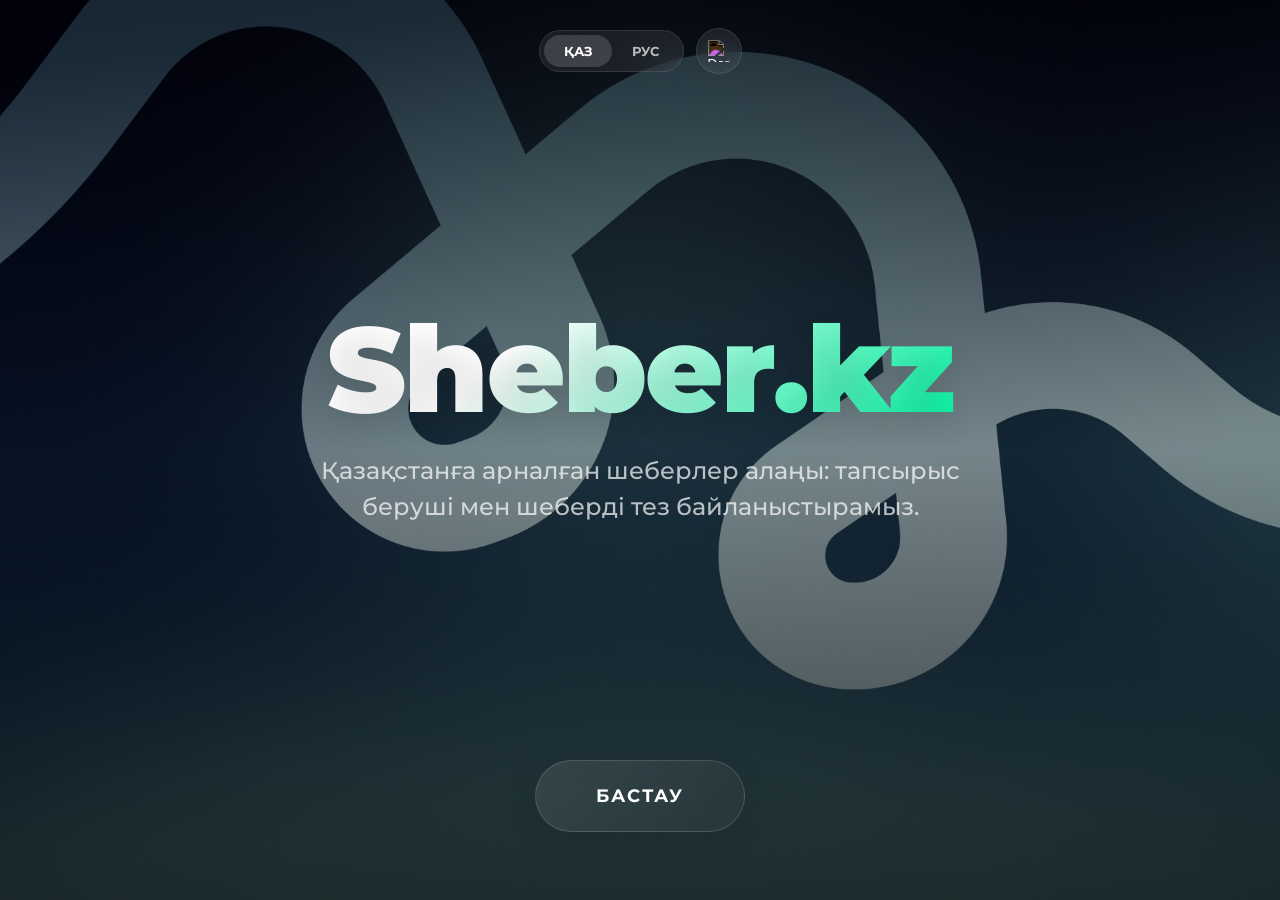
==== commit aaf32ebe: "Add files via upload" ====
--- a/index.html
+++ b/index.html
@@ -2,24 +2,30 @@
 <html lang="ru" data-theme="dark">
 <head>
   <meta charset="UTF-8" />
-  <meta name="viewport" content="width=device-width, initial-scale=1.0, maximum-scale=1.0, user-scalable=no" />
-  <title>Sheber.kz | Главная</title>
+  <meta name="viewport" content="width=device-width, initial-scale=1.0" />
+  <title>Sheber.kz | Премиум сервис</title>
   <link rel="preconnect" href="https://fonts.googleapis.com">
   <link rel="preconnect" href="https://fonts.gstatic.com" crossorigin>
   <link href="https://fonts.googleapis.com/css2?family=Montserrat:wght@300;400;500;600;700;800;900&display=swap" rel="stylesheet">
   
   <style>
-    /* 1. БАЗА */
-    *:focus { outline: none !important; }
-    * { -webkit-tap-highlight-color: transparent; box-sizing: border-box; }
-    html, body { height: 100%; margin: 0; font-family: 'Montserrat', sans-serif; background: var(--bg-main); color: var(--text-main); overflow-x: hidden; }
-
-    /* --- VARIABLES --- */
+    /* 1. Убирает обводку при фокусе (клике или Tab) для всех элементов */
+    *:focus {
+        outline: none !important;
+    }
+
+    /* 2. Убирает синее выделение (мигание) при нажатии на мобильных телефонах */
+    * {
+        -webkit-tap-highlight-color: transparent;
+    }
+
+    /* --- CSS VARIABLES & THEMES --- */
     :root {
       --accent-green: #00f2a0;
       --accent-blue: #00c9ff;
-      --transition: 0.3s cubic-bezier(0.25, 0.8, 0.25, 1);
-      
+      --transition: 0.3s ease;
+      
+      /* ФОНЫ (Ваши файлы) */
       --bg-img-desktop: url('/images/background-desktop.png'); 
       --bg-img-mobile: url('/images/background-mobile.png');
     }
@@ -27,454 +33,564 @@
     /* DARK THEME */
     [data-theme="dark"] {
       --bg-main: #010a1a;
-      --bg-overlay: linear-gradient(to bottom, rgba(0, 0, 0, 0.6), rgba(0, 0, 0, 0.4), rgba(0, 0, 0, 0.8));
+      --bg-overlay: linear-gradient(to bottom, rgba(0, 0, 0, 0.6), rgba(0, 0, 0, 0.3), rgba(0, 0, 0, 0.7));
       --text-main: #ffffff;
-      --text-dim: rgba(255, 255, 255, 0.6);
-      
-      --glass-bg: rgba(255, 255, 255, 0.08);
+      --text-dim: rgba(255, 255, 255, 0.7);
+      
+      --glass-bg: rgba(255, 255, 255, 0.05);
       --glass-border: rgba(255, 255, 255, 0.1);
-      
-      --card-bg: linear-gradient(145deg, rgba(255,255,255,0.07) 0%, rgba(255,255,255,0.03) 100%);
-      
-      --menu-bg: #0b1426;
-      --sidebar-border: rgba(255,255,255,0.1);
-      
-      /* Переключатели */
+      --glass-shadow: 0 4px 30px rgba(0, 0, 0, 0.3);
+      
+      --modal-bg: linear-gradient(160deg, rgba(20, 30, 48, 0.85) 0%, rgba(10, 20, 35, 0.95) 100%);
+      --input-bg: rgba(0, 0, 0, 0.3);
       --switcher-bg: rgba(255, 255, 255, 0.08);
-      --switcher-active-bg: rgba(255, 255, 255, 0.2);
-      --switcher-active-text: #ffffff;
-      
-      --accent-gradient: linear-gradient(135deg, #00f2a0 0%, #00c9ff 100%);
-      --accent-text-color: #010a1a;
+      
+      --switcher-active-bg: rgba(255, 255, 255, 0.15);
+      --switcher-active-text: #fff;
+
+      /* Кнопки Dark */
+      --btn-glass-bg: linear-gradient(135deg, rgba(255, 255, 255, 0.1), rgba(255, 255, 255, 0.03));
+      --btn-glass-border: rgba(255, 255, 255, 0.15);
+      --btn-accent-bg: linear-gradient(90deg, rgba(0, 242, 160, 0.15), rgba(0, 201, 255, 0.15));
+      --btn-text: #ffffff;
     }
 
     /* LIGHT THEME */
     [data-theme="light"] {
+      /* ПЕРЕОПРЕДЕЛЕНИЕ ФОНОВ ДЛЯ СВЕТЛОЙ ТЕМЫ */
       --bg-img-desktop: url('/images/background-desktop-white.png'); 
       --bg-img-mobile: url('/images/background-mobile-white.png');
 
       --bg-main: #f0f4f8;
-      --bg-overlay: linear-gradient(to bottom, rgba(255, 255, 255, 0.85), rgba(255, 255, 255, 0.7), rgba(255, 255, 255, 0.9));
+      --bg-overlay: linear-gradient(to bottom, rgba(255, 255, 255, 0.8), rgba(255, 255, 255, 0.6), rgba(255, 255, 255, 0.8));
       --text-main: #1a202c;
       --text-dim: #4a5568;
       
       --glass-bg: rgba(255, 255, 255, 0.65);
-      --glass-border: rgba(255, 255, 255, 0.6);
-      
-      --card-bg: linear-gradient(145deg, rgba(255,255,255,0.9) 0%, rgba(255,255,255,0.6) 100%);
-
-      --menu-bg: #ffffff;
-      --sidebar-border: rgba(0,0,0,0.1);
-      
-      /* Переключатели */
+      --glass-border: rgba(255, 255, 255, 0.6); /* Чуть темнее границы для света */
+      --glass-shadow: 0 8px 32px rgba(31, 38, 135, 0.1);
+      
+      --modal-bg: linear-gradient(135deg, rgba(255,255,255,0.85), rgba(240,245,250,0.95));
+      --input-bg: rgba(255, 255, 255, 0.5);
       --switcher-bg: rgba(0, 0, 0, 0.05);
-      --switcher-active-bg: #ffffff;
+      
+      --switcher-active-bg: #fff;
       --switcher-active-text: #1a202c;
 
-      --accent-gradient: linear-gradient(135deg, #00f2a0 0%, #00c9ff 100%);
-      --accent-text-color: #010a1a;
-    }
-
-    /* --- КОНТЕЙНЕР --- */
-    .app-container {
+      /* Кнопки Light */
+      --btn-glass-bg: linear-gradient(135deg, rgba(255, 255, 255, 0.8), rgba(255, 255, 255, 0.5));
+      --btn-glass-border: rgba(255, 255, 255, 0.8);
+      --btn-accent-bg: linear-gradient(90deg, rgba(0, 242, 160, 0.25), rgba(0, 201, 255, 0.25));
+      --btn-text: #010a1a;
+    }
+
+    * { box-sizing: border-box; -webkit-font-smoothing: antialiased; }
+    html, body { height: 100%; margin: 0; font-family: 'Montserrat', sans-serif; background: var(--bg-main); color: var(--text-main); }
+
+    /* --- ФОН (АДАПТИВ) --- */
+    .start-1 {
       min-height: 100vh;
       position: relative;
       background-image: var(--bg-img-desktop);
       background-size: cover;
       background-position: center;
-      background-attachment: fixed;
-      padding: 0;
+      background-repeat: no-repeat;
+      display: flex; flex-direction: column; justify-content: space-between;
+      padding: 28px 24px; 
+      overflow: hidden;
       transition: background-image 0.3s ease;
     }
-    .app-container::before {
+
+    @media (max-width: 768px) { 
+        .start-1 { background-image: var(--bg-img-mobile); } 
+    }
+
+    .start-1::before {
       content: ""; position: absolute; inset: 0;
       background: var(--bg-overlay);
-      z-index: 0; pointer-events: none;
-    }
-    @media (max-width: 768px) { .app-container { background-image: var(--bg-img-mobile); } }
-
-    /* ОСНОВНОЙ КОНТЕНТ */
-    .main-content {
-        position: relative; z-index: 2;
-        padding: 16px 20px;
-        max-width: 600px; margin: 0 auto;
-        padding-bottom: 100px;
-    }
-
-    /* --- 1. HEADER --- */
-    .header {
-        display: flex; justify-content: space-between; align-items: center;
-        padding: 12px 0 24px 0;
-    }
-    .icon-btn {
-        width: 44px; height: 44px; border-radius: 50%;
-        background: var(--glass-bg); border: 1px solid var(--glass-border);
-        display: flex; align-items: center; justify-content: center;
-        cursor: pointer; position: relative; backdrop-filter: blur(10px);
-    }
-    .icon-btn svg { width: 24px; height: 24px; fill: var(--text-main); }
-    
-    .notification-dot {
-        position: absolute; top: 10px; right: 10px;
-        width: 8px; height: 8px; background: #ff4757;
-        border-radius: 50%; border: 1px solid var(--menu-bg);
-    }
-
-    .address-selector {
-        display: flex; flex-direction: column; align-items: center; cursor: pointer;
-    }
-    .addr-label { font-size: 10px; color: var(--text-dim); text-transform: uppercase; font-weight: 700; letter-spacing: 1px; }
-    .addr-val { 
-        font-size: 14px; font-weight: 600; color: var(--text-main); 
-        display: flex; align-items: center; gap: 4px; 
-        max-width: 200px; white-space: nowrap; overflow: hidden; text-overflow: ellipsis;
-    }
-    .addr-val svg { width: 12px; height: 12px; fill: var(--accent-green); }
-
-    /* --- 2. SERVICE GRID --- */
-    .section-title { font-size: 18px; font-weight: 800; margin-bottom: 16px; color: var(--text-main); }
-
-    .service-grid {
-        display: grid; grid-template-columns: repeat(3, 1fr); gap: 12px; margin-bottom: 30px;
-    }
-    .service-card {
-        background: var(--card-bg); border: 1px solid var(--glass-border);
-        border-radius: 20px; padding: 16px 8px;
-        display: flex; flex-direction: column; align-items: center; justify-content: center; gap: 10px;
-        backdrop-filter: blur(10px); cursor: pointer; transition: 0.2s; aspect-ratio: 1 / 1;
-    }
-    .service-card:active { transform: scale(0.96); }
-    .service-icon { width: 40px; height: 40px; object-fit: contain; }
-    [data-theme="dark"] .service-icon { filter: invert(1) brightness(1.5); }
-    .service-name { font-size: 11px; font-weight: 600; text-align: center; line-height: 1.2; }
-
-    /* --- 3. QUICK REQUEST --- */
-    .quick-request-card {
-        background: var(--card-bg); border: 1px solid var(--glass-border);
-        border-radius: 24px; padding: 24px; text-align: center;
-        backdrop-filter: blur(12px); margin-bottom: 30px;
-        box-shadow: 0 10px 30px rgba(0,0,0,0.1);
-    }
-    .quick-btn {
-        background: var(--accent-gradient); width: 100%; border: none; padding: 18px;
-        border-radius: 16px; font-size: 16px; font-weight: 800; text-transform: uppercase;
-        color: var(--accent-text-color); box-shadow: 0 10px 20px rgba(0, 242, 160, 0.3);
-        cursor: pointer; margin-bottom: 12px; display: flex; align-items: center; justify-content: center; gap: 8px;
-        transition: 0.3s;
-    }
-    .quick-btn:active { transform: scale(0.98); }
-    .quick-desc { font-size: 13px; color: var(--text-dim); }
-
-    /* --- 4. ACTIVE ORDERS --- */
-    .active-order-card {
-        background: rgba(0, 242, 160, 0.1); border: 1px solid var(--accent-green);
-        border-radius: 20px; padding: 20px; display: flex; justify-content: space-between; align-items: center;
-        backdrop-filter: blur(10px);
-    }
-    .order-info { display: flex; flex-direction: column; gap: 4px; }
-    .order-label { font-size: 11px; color: var(--accent-green); font-weight: 700; text-transform: uppercase; }
-    .order-status { font-size: 16px; font-weight: 700; color: var(--text-main); }
-    .order-sub { font-size: 12px; color: var(--text-dim); }
-    .order-btn {
-        background: var(--glass-bg); border: 1px solid var(--glass-border);
-        width: 40px; height: 40px; border-radius: 12px;
-        display: flex; align-items: center; justify-content: center; color: var(--text-main);
-    }
-
-    /* --- SIDEBAR (MENU) --- */
-    .sidebar-overlay {
-        position: fixed; inset: 0; background: rgba(0,0,0,0.6);
-        z-index: 100; opacity: 0; visibility: hidden; transition: 0.3s;
-        backdrop-filter: blur(4px);
-    }
-    .sidebar-overlay.active { opacity: 1; visibility: visible; }
-
-    .sidebar {
-        position: fixed; top: 0; left: 0; bottom: 0;
-        width: 280px; background: var(--menu-bg);
-        z-index: 101; transform: translateX(-100%); transition: 0.4s cubic-bezier(0.25, 0.8, 0.25, 1);
-        padding: 40px 24px; display: flex; flex-direction: column;
-        border-right: 1px solid var(--sidebar-border);
-        box-shadow: 10px 0 30px rgba(0,0,0,0.1);
-    }
-    .sidebar.active { transform: translateX(0); }
-
-    .user-profile {
-        display: flex; align-items: center; gap: 12px; margin-bottom: 40px;
-    }
-    .avatar {
-        width: 50px; height: 50px; border-radius: 50%;
-        background: var(--glass-bg); border: 2px solid var(--accent-green);
-        display: flex; align-items: center; justify-content: center;
-        font-size: 20px; font-weight: 700; color: var(--text-main);
-    }
-    .user-info .name { font-size: 18px; font-weight: 700; color: var(--text-main); }
-    .user-info .phone { font-size: 12px; color: var(--text-dim); }
-
-    .menu-list { list-style: none; padding: 0; margin: 0; flex: 1; }
-    .menu-item {
-        padding: 16px 0; border-bottom: 1px solid var(--glass-border);
-        color: var(--text-main); font-size: 16px; font-weight: 500;
-        cursor: pointer; display: flex; align-items: center; gap: 12px;
-        transition: 0.2s;
-    }
-    .menu-item:active { opacity: 0.7; transform: translateX(5px); }
-    .menu-item svg { width: 20px; height: 20px; fill: var(--text-dim); }
-
-    /* --- SIDEBAR FOOTER & SWITCHERS --- */
-    .menu-footer {
-        margin-top: auto;
-        padding-top: 20px;
-        display: flex; flex-direction: column; gap: 20px;
-    }
-
-    /* 1. Language Switcher (Glider Style) */
+      z-index: 1; pointer-events: none;
+    }
+
+    .top-bar, .hero, .button-continue { position: relative; z-index: 2; }
+
+    /* --- UI ELEMENTS --- */
+    .top-bar { display: flex; justify-content: center; align-items: center; gap: 12px; }
+    
+    /* Контейнер переключателя */
     .lang-rect {
-        display: flex; position: relative;
-        padding: 4px; background: var(--switcher-bg);
+      display: inline-flex;
+      position: relative; /* Важно для позиционирования глайдера */
+      padding: 4px;
+      background: var(--switcher-bg);
+      backdrop-filter: blur(15px);
+      border: 1px solid var(--glass-border);
+      border-radius: 100px;
+      overflow: hidden; /* Чтобы глайдер не вылетал */
+    }
+
+    /* Сам текст (кнопки) */
+    .lang-pill { 
+      position: relative;
+      z-index: 2; /* Текст должен быть поверх глайдера */
+      padding: 8px 20px; 
+      border-radius: 100px; 
+      font-size: 13px; font-weight: 700; 
+      cursor: pointer; 
+      color: var(--text-dim); 
+      text-transform: uppercase;
+      transition: color 0.3s ease; /* Плавная смена цвета текста */
+      background: transparent !important; /* Убираем фон у самих кнопок */
+      box-shadow: none !important;      /* Убираем тень у кнопок */
+      border: none !important;
+    }
+
+    /* Активный текст */
+    .lang-pill.active { 
+      color: var(--switcher-active-text); 
+    }
+
+    /* Глайдер (Скользящая плашка) */
+    .glider {
+      position: absolute;
+      top: 4px;
+      left: 4px;
+      height: calc(100% - 8px);
+      background: var(--switcher-active-bg); /* Цвет активной кнопки */
+      border-radius: 100px;
+      z-index: 1; /* Под текстом */
+      box-shadow: 0 4px 15px rgba(0,0,0,0.1);
+      transition: all 0.4s cubic-bezier(0.25, 0.8, 0.25, 1); /* Пружинистая анимация */
+      
+      /* Начальные размеры (будут перезаписаны JS) */
+      width: 0; 
+      transform: translateX(0);
+    }
+
+    /* Добавляем обводку глайдеру в светлой теме для контраста */
+    [data-theme="light"] .glider {
+        border: 1px solid rgba(0,0,0,0.05);
+    }
+
+    .theme-btn {
+      width: 36px; height: 36px; border-radius: 50%; border: none; background: transparent;
+      cursor: pointer; display: flex; align-items: center; justify-content: center;
+      transition: var(--transition);
+    }
+    .theme-btn:hover { background: var(--glass-bg); }
+    
+    /* Стили для новых PNG иконок */
+    .theme-btn img { 
+        width: 22px; height: 22px; 
+        transition: var(--transition);
+    }
+    
+    /* Инвертируем цвета иконок в темной теме, чтобы черные PNG стали белыми */
+    [data-theme="dark"] .theme-btn img {
+        filter: invert(1) brightness(1.2);
+    }
+
+    .theme-toggle {
+        display: inline-flex; gap: 4px; padding: 4px;
+        background: var(--switcher-bg); backdrop-filter: blur(15px);
         border: 1px solid var(--glass-border); border-radius: 100px;
-        overflow: hidden;
-    }
-    .lang-pill { 
-        flex: 1; text-align: center; position: relative; z-index: 2; padding: 10px 0;
-        border-radius: 100px; font-size: 13px; font-weight: 700; 
-        cursor: pointer; color: var(--text-dim); text-transform: uppercase;
-        transition: color 0.3s ease;
-    }
-    .lang-pill.active { color: var(--switcher-active-text); }
-    
-    .glider {
-        position: absolute; top: 4px; left: 4px; bottom: 4px;
-        /* Ширина задается JS */
-        background: var(--switcher-active-bg); border-radius: 100px; z-index: 1;
-        box-shadow: 0 4px 15px rgba(0,0,0,0.1); 
-        transition: all 0.4s cubic-bezier(0.25, 0.8, 0.25, 1);
-    }
-    [data-theme="light"] .glider { border: 1px solid rgba(0,0,0,0.05); }
-
-    /* 2. Theme Toggle (iOS Style) */
-    .theme-switch-row {
-        display: flex; align-items: center; justify-content: space-between;
-        padding: 10px 4px;
-    }
-    .theme-label { font-size: 14px; font-weight: 600; color: var(--text-main); }
-
-    .toggle-switch {
-        position: relative; display: inline-block;
-        width: 52px; height: 30px;
-    }
-    .toggle-switch input { opacity: 0; width: 0; height: 0; }
-    
-    .slider {
-        position: absolute; cursor: pointer;
-        top: 0; left: 0; right: 0; bottom: 0;
-        background-color: var(--switcher-bg);
-        border: 1px solid var(--glass-border);
-        transition: .4s; border-radius: 34px;
-    }
-    .slider:before {
-        position: absolute; content: "";
-        height: 24px; width: 24px;
-        left: 2px; bottom: 2px;
-        background-color: #fff;
-        transition: .4s; border-radius: 50%;
-        box-shadow: 0 2px 5px rgba(0,0,0,0.2);
-    }
-    
-    /* Active State (Green Accent) */
-    input:checked + .slider {
-        background-color: var(--accent-green);
-        border-color: var(--accent-green);
-    }
-    input:checked + .slider:before {
-        transform: translateX(22px);
-    }
-
+    }
+
+    .hero { max-width: 900px; margin: auto; text-align: center; }
+    .sheber-kz { 
+      font-size: clamp(50px, 10vw, 120px); font-weight: 900; line-height: 1; margin-bottom: 24px;
+      background: linear-gradient(135deg, var(--text-main) 30%, var(--accent-green) 100%);
+      -webkit-background-clip: text; -webkit-text-fill-color: transparent;
+      letter-spacing: -2px;
+      text-shadow: 0 10px 30px rgba(0,0,0,0.1);
+    }
+    .hero-desc { 
+      font-size: clamp(16px, 2.5vw, 24px); line-height: 1.5; color: var(--text-dim); 
+      max-width: 650px; margin: 0 auto; font-weight: 500;
+    }
+
+    /* --- НОВЫЕ СТИЛИ КНОПОК (Глассморфизм) --- */
+    .button-continue { display: flex; justify-content: center; padding-bottom: 40px; }
+    
+    .continue {
+      background: var(--btn-glass-bg);
+      border: 1px solid var(--btn-glass-border);
+      color: var(--btn-text);
+      padding: 24px 60px; 
+      border-radius: 100px; 
+      font-size: 18px; font-weight: 700;
+      text-transform: uppercase; letter-spacing: 2px; text-decoration: none;
+      
+      /* Гласс эффект */
+      backdrop-filter: blur(12px);
+      -webkit-backdrop-filter: blur(12px);
+      box-shadow: 0 8px 32px rgba(0, 0, 0, 0.1);
+      
+      transition: all 0.4s cubic-bezier(0.25, 0.46, 0.45, 0.94);
+    }
+
+    .continue:hover { 
+      transform: translateY(-3px); 
+      box-shadow: 0 15px 40px rgba(0, 242, 160, 0.15); /* Легкое зеленое свечение */
+      border-color: var(--accent-green);
+      letter-spacing: 3px; /* Анимация текста */
+    }
+
+    /* --- MODAL --- */
+    .modal-overlay {
+      position: fixed; inset: 0; background: rgba(0, 0, 0, 0.6);
+      backdrop-filter: blur(8px); z-index: 1000;
+      display: flex; align-items: center; justify-content: center;
+      opacity: 0; visibility: hidden; transition: 0.3s;
+    }
+    .modal-overlay.active { opacity: 1; visibility: visible; }
+    
+    .modal {
+      background: var(--modal-bg);
+      backdrop-filter: blur(20px); -webkit-backdrop-filter: blur(20px); /* Сильный блюр фона модалки */
+      border: 1px solid var(--glass-border); border-radius: 32px;
+      width: min(480px, 92%); padding: 48px 32px; position: relative;
+      box-shadow: 0 25px 50px rgba(0,0,0,0.5); text-align: center;
+      max-height: 90vh; overflow-y: auto;
+    }
+
+    .modal-close {
+      position: absolute; top: 20px; right: 20px; background: none; border: none;
+      font-size: 28px; color: var(--text-dim); cursor: pointer; transition: 0.2s;
+    }
+    .modal-close:hover { color: var(--text-main); transform: rotate(90deg); }
+
+    .modal-title { font-size: 32px; font-weight: 800; margin-bottom: 12px; color: var(--text-main); }
+    .modal-desc { font-size: 15px; color: var(--text-dim); margin-bottom: 32px; line-height: 1.6; }
+
+    .input-group { margin-bottom: 20px; text-align: left; }
+    .input-label { font-size: 12px; font-weight: 700; color: var(--accent-green); margin-bottom: 8px; display: block; text-transform: uppercase; letter-spacing: 1px; }
+
+    .modal-input, .modal-select, .modal-textarea {
+      width: 100%; background: var(--input-bg); border: 1px solid var(--glass-border);
+      border-radius: 16px; padding: 16px; color: var(--text-main); font-family: inherit; font-size: 16px;
+      transition: 0.3s; outline: none;
+    }
+    .modal-textarea { resize: vertical; min-height: 80px; }
+    .modal-input:focus, .modal-select:focus, .modal-textarea:focus { 
+      border-color: var(--accent-green); 
+      background: rgba(0, 242, 160, 0.05); /* Легкая подсветка поля */
+    }
+    ::placeholder { color: var(--text-dim); opacity: 0.5; }
+
+    /* Кнопка в модалке - Глассморфизм + Акцент */
+    .modal-btn {
+      width: 100%; 
+      background: var(--btn-accent-bg); /* Прозрачный градиент */
+      border: 1px solid var(--glass-border);
+      padding: 18px; border-radius: 16px; 
+      color: var(--btn-text);
+      font-size: 16px; font-weight: 800; text-transform: uppercase; cursor: pointer;
+      transition: 0.3s; margin-top: 10px;
+      
+      backdrop-filter: blur(10px);
+      -webkit-backdrop-filter: blur(10px);
+      box-shadow: 0 4px 15px rgba(0,0,0,0.1);
+    }
+    .modal-btn:hover { 
+      background: linear-gradient(90deg, rgba(0, 242, 160, 0.3), rgba(0, 201, 255, 0.3)); /* Чуть ярче при наведении */
+      border-color: var(--accent-green);
+      transform: scale(1.02); 
+    }
+
+    /* ROLE SELECTION */
+    .role-container { display: flex; gap: 16px; margin-top: 20px; }
+    .role-card {
+      flex: 1; background: var(--glass-bg); border: 1px solid var(--glass-border);
+      padding: 24px 16px; border-radius: 24px; cursor: pointer; transition: 0.3s;
+    }
+    .role-card:hover { border-color: var(--accent-green); transform: translateY(-5px); box-shadow: 0 10px 30px rgba(0,0,0,0.1); background: rgba(255,255,255,0.08); }
+    .role-icon-circle { 
+      width: 56px; height: 56px; background: rgba(0, 242, 160, 0.1); border-radius: 50%;
+      display: flex; align-items: center; justify-content: center; margin: 0 auto 16px;
+    }
+    .role-icon-circle svg { width: 28px; height: 28px; fill: var(--accent-green); }
+    .role-name { font-weight: 700; font-size: 16px; margin-bottom: 4px; color: var(--text-main); }
+    .role-sub { font-size: 12px; color: var(--text-dim); }
+
+    .modal-step { display: none; }
+    .modal-step.active { display: block; animation: slideUp 0.4s ease-out; }
+    
+    @keyframes slideUp { from { opacity: 0; transform: translateY(20px); } to { opacity: 1; transform: translateY(0); } }
+
+    .resend-link { color: var(--accent-blue); cursor: pointer; font-size: 13px; margin-top: 20px; display: inline-block; font-weight: 600;}
+    
+    #masterFields, #clientFields { display: none; margin-top: 10px; padding-top: 10px; border-top: 1px solid var(--glass-border); }
+    
+    .terms { font-size: 11px; color: var(--text-dim); margin-top: 20px; }
+    .terms a { color: var(--accent-green); text-decoration: none; }
   </style>
 </head>
 
 <body>
-  <div class="app-container">
-    
-    <div class="sidebar-overlay" id="sidebarOverlay" onclick="toggleMenu()"></div>
-    <div class="sidebar" id="sidebar">
-        <div class="user-profile">
-            <div class="avatar">A</div>
-            <div class="user-info">
-                <div class="name">Азамат</div>
-                <div class="phone">+7 (707) 123-45-67</div>
+  <div class="start-1">
+    <div class="top-bar">
+      <div class="lang-rect">
+        <div class="glider"></div> <div class="lang-pill active" data-lang="kz">Қаз</div>
+        <div class="lang-pill" data-lang="ru">Рус</div>
+      </div>
+      
+      <div class="lang-rect">
+        <button class="theme-btn" id="themeToggle">
+          <img class="sun-icon" src="https://cdn-icons-png.flaticon.com/128/66/66275.png" alt="Light Mode" style="display:none">
+          <img class="moon-icon" src="https://cdn-icons-png.flaticon.com/128/702/702471.png" alt="Dark Mode">
+        </button>
+      </div>
+    </div>
+
+    <div class="hero">
+      <div class="sheber-kz" data-i18n="title">Sheber.kz</div>
+      <div class="hero-desc" data-i18n="desc">
+        Қазақстанға арналған шеберлер алаңы: тапсырыс беруші мен шеберді тез байланыстырамыз.
+      </div>
+    </div>
+
+    <div class="button-continue">
+      <a href="#" id="startLink" class="continue" data-i18n="start_btn">Бастау</a>
+    </div>
+  </div>
+
+  <div class="modal-overlay" id="smsModal">
+    <div class="modal">
+      <button class="modal-close" onclick="closeModal()">&times;</button>
+
+      <div class="modal-step active" id="stepPhone">
+        <div class="modal-title" data-i18n="modal_phone_title">Кіру</div>
+        <div class="modal-desc" data-i18n="modal_phone_desc">Жалғастыру үшін телефон нөмірін енгізіңіз</div>
+        <div class="input-group">
+          <label class="input-label" data-i18n="lbl_phone">Телефон</label>
+          <input type="tel" class="modal-input" placeholder="+7 (700) 000-00-00" value="+7" id="phoneInput">
+        </div>
+        <button class="modal-btn" onclick="sendCode()" data-i18n="btn_get_code">Код алу</button>
+        <p class="terms">
+           <span data-i18n="terms_text">Жалғастыра отырып, сіз келісесіз:</span>
+           <a href="#" data-i18n="terms_link">қолдану ережелері</a>
+        </p>
+      </div>
+
+      <div class="modal-step" id="stepCode">
+        <div class="modal-title" data-i18n="modal_code_title">Растау</div>
+        <div class="modal-desc"><span data-i18n="modal_code_desc">Код жіберілді:</span> <strong id="displayPhone" style="color:var(--text-main)"></strong></div>
+        <div class="input-group">
+          <label class="input-label" data-i18n="lbl_code">СМС коды</label>
+          <input type="number" class="modal-input" placeholder=" " id="codeInput">
+        </div>
+        <button class="modal-btn" onclick="verifyCode()" data-i18n="btn_confirm">Растау</button>
+        <div class="resend-link" onclick="backToPhone()" data-i18n="btn_change_phone">Нөмірді өзгерту</div>
+      </div>
+
+      <div class="modal-step" id="stepRole">
+        <div class="modal-title" data-i18n="role_title">Сіз кімсіз?</div>
+        <div class="role-container">
+          <div class="role-card" onclick="chooseRole('client')">
+            <div class="role-icon-circle">
+              <svg viewBox="0 0 24 24"><path d="M12 12c2.21 0 4-1.79 4-4s-1.79-4-4-4-4 1.79-4 4 1.79 4 4 4zm0 2c-2.67 0-8 1.34-8 4v2h16v-2c0-2.66-5.33-4-8-4z"/></svg>
+            </div>
+            <div class="role-name" data-i18n="role_client">Клиент</div>
+            <div class="role-sub" data-i18n="role_client_sub">Шебер іздеймін</div>
+          </div>
+          <div class="role-card" onclick="chooseRole('master')">
+            <div class="role-icon-circle">
+              <svg viewBox="0 0 24 24"><path d="M22.7 19l-9.1-9.1c.9-2.3.4-5-1.5-6.9-2-2-5-2.4-7.4-1.3L9 6 6 9 1.6 4.7C.4 7.1.9 10.1 2.9 12.1c1.9 1.9 4.6 2.4 6.9 1.5l9.1 9.1c.4.4 1 .4 1.4 0l2.3-2.3c.5-.4.5-1.1.1-1.4z"/></svg>
+            </div>
+            <div class="role-name" data-i18n="role_master">Шебер</div>
+            <div class="role-sub" data-i18n="role_master_sub">Клиент іздеймін</div>
+          </div>
+        </div>
+      </div>
+
+      <div class="modal-step" id="stepReg">
+        <div class="modal-title" data-i18n="reg_title">Тіркелу</div>
+        
+        <div class="input-group">
+          <label class="input-label" data-i18n="lbl_name">Есіміңіз</label>
+          <input type="text" class="modal-input" id="regName" placeholder=" ">
+        </div>
+
+        <div id="clientFields">
+            <div class="input-group">
+                <label class="input-label" data-i18n="lbl_city">Қала</label>
+                <input type="text" class="modal-input" id="regCity" placeholder=" ">
             </div>
         </div>
-        
-        <ul class="menu-list">
-            <li class="menu-item">
-                <svg viewBox="0 0 24 24"><path d="M12 12c2.21 0 4-1.79 4-4s-1.79-4-4-4-4 1.79-4 4 1.79 4 4 4zm0 2c-2.67 0-8 1.34-8 4v2h16v-2c0-2.66-5.33-4-8-4z"/></svg>
-                Профиль
-            </li>
-            <li class="menu-item">
-                <svg viewBox="0 0 24 24"><path d="M14 2H6c-1.1 0-1.99.9-1.99 2L4 20c0 1.1.89 2 1.99 2H18c1.1 0 2-.9 2-2V8l-6-6zm2 16H8v-2h8v2zm0-4H8v-2h8v2zm-3-5V3.5L18.5 9H13z"/></svg>
-                История заказов
-            </li>
-            <li class="menu-item">
-                <svg viewBox="0 0 24 24"><path d="M19.14 12.94c.04-.3.06-.61.06-.94 0-.32-.02-.64-.07-.94l2.03-1.58c.18-.14.23-.41.12-.61l-1.92-3.32c-.12-.22-.37-.29-.59-.22l-2.39.96c-.5-.38-1.03-.7-1.62-.94l-.36-2.54c-.04-.24-.24-.41-.48-.41h-3.84c-.24 0-.43.17-.47.41l-.36 2.54c-.59.24-1.13.57-1.62.94l-2.39-.96c-.22-.08-.47 0-.59.22L2.74 8.87c-.12.21-.08.47.12.61l2.03 1.58c-.05.3-.09.63-.09.94s.02.64.07.94l-2.03 1.58c-.18.14-.23.41-.12.61l1.92 3.32c.12.22.37.29.59.22l2.39-.96c.5.38 1.03.7 1.62.94l.36 2.54c.05.24.24.41.48.41h3.84c.24 0 .44-.17.47-.41l.36-2.54c.59-.24 1.13-.58 1.62-.94l2.39.96c.22.08.47 0 .59-.22l1.92-3.32c.12-.22.07-.47-.12-.61l-2.01-1.58zM12 15.6c-1.98 0-3.6-1.62-3.6-3.6s1.62-3.6 3.6-3.6 3.6 1.62 3.6 3.6-1.62 3.6-3.6 3.6z"/></svg>
-                Настройки
-            </li>
-            <li class="menu-item">
-                <svg viewBox="0 0 24 24"><path d="M12 2C6.48 2 2 6.48 2 12s4.48 10 10 10 10-4.48 10-10S17.52 2 12 2zm1 17h-2v-2h2v2zm2.07-7.75l-.9.92C13.45 12.9 13 13.5 13 15h-2v-.5c0-1.1.45-2.1 1.17-2.83l1.24-1.26c.37-.36.59-.86.59-1.41 0-1.1-.9-2-2-2s-2 .9-2 2H8c0-2.21 1.79-4 4-4s4 1.79 4 4c0 .88-.36 1.68-.93 2.25z"/></svg>
-                Помощь
-            </li>
-        </ul>
-
-        <div class="menu-footer">
-            <div class="lang-rect" id="sidebarLangRect">
-                <div class="glider"></div>
-                <div class="lang-pill active" data-lang="kz" onclick="setLanguage('kz')">Қазақ тілі</div>
-                <div class="lang-pill" data-lang="ru" onclick="setLanguage('ru')">Русский</div>
-            </div>
-
-            <div class="theme-switch-row">
-                <span class="theme-label">Түнгі режим</span>
-                <label class="toggle-switch">
-                    <input type="checkbox" id="themeCheckbox">
-                    <span class="slider"></span>
-                </label>
-            </div>
+
+        <div id="masterFields">
+          <div class="input-group">
+            <label class="input-label" data-i18n="lbl_spec">Мамандық</label>
+            <select class="modal-select" id="regSpec">
+              <option value="plumber" data-i18n="spec_plumber">Сантехник</option>
+              <option value="electrician" data-i18n="spec_electrician">Электрик</option>
+              <option value="builder" data-i18n="spec_builder">Құрылысшы</option>
+              <option value="cleaner" data-i18n="spec_cleaner">Клининг</option>
+            </select>
+          </div>
+          <div class="input-group">
+            <label class="input-label" data-i18n="lbl_exp">Тәжірибе (жыл)</label>
+            <input type="number" class="modal-input" id="regExp" placeholder="3">
+          </div>
+          <div class="input-group">
+            <label class="input-label" data-i18n="lbl_about">О себе (қысқаша)</label>
+            <textarea class="modal-textarea" id="regAbout" placeholder="..."></textarea>
+          </div>
         </div>
-    </div>
-
-    <div class="main-content">
-        <header class="header">
-            <button class="icon-btn" onclick="toggleMenu()">
-                <svg viewBox="0 0 24 24"><path d="M3 18h18v-2H3v2zm0-5h18v-2H3v2zm0-7v2h18V6H3z"/></svg>
-            </button>
-
-            <div class="address-selector" onclick="changeAddress()">
-                <div class="addr-label">Мекенжай</div>
-                <div class="addr-val">
-                    Астана, Көктал-1... 
-                    <svg viewBox="0 0 24 24"><path d="M7.41 8.59L12 13.17l4.59-4.58L18 10l-6 6-6-6 1.41-1.41z"/></svg>
-                </div>
-            </div>
-
-            <button class="icon-btn">
-                <svg viewBox="0 0 24 24"><path d="M12 22c1.1 0 2-.9 2-2h-4c0 1.1.9 2 2 2zm6-6v-5c0-3.07-1.63-5.64-4.5-6.32V4c0-.83-.67-1.5-1.5-1.5s-1.5.67-1.5 1.5v.68C7.64 5.36 6 7.92 6 11v5l-2 2v1h16v-1l-2-2zm-2 1H8v-6c0-2.48 1.51-4.5 4-4.5s4 2.02 4 4.5v6z"/></svg>
-                <div class="notification-dot"></div>
-            </button>
-        </header>
-
-        <div class="section-title">Қызметтер</div>
-        <div class="service-grid">
-            <div class="service-card">
-                <img src="https://cdn-icons-png.flaticon.com/128/8138/8138943.png" class="service-icon" alt="Electr">
-                <div class="service-name">Электрик</div>
-            </div>
-            <div class="service-card">
-                <img src="https://cdn-icons-png.flaticon.com/128/7583/7583177.png" class="service-icon" alt="Plumb">
-                <div class="service-name">Сантехник</div>
-            </div>
-            <div class="service-card">
-                <img src="https://cdn-icons-png.flaticon.com/128/4479/4479614.png" class="service-icon" alt="Repair">
-                <div class="service-name">Ремонт</div>
-            </div>
-            <div class="service-card">
-                <img src="https://cdn-icons-png.flaticon.com/128/6656/6656767.png" class="service-icon" alt="Garden">
-                <div class="service-name">Аула</div>
-            </div>
-            <div class="service-card">
-                <img src="https://cdn-icons-png.flaticon.com/128/3050/3050809.png" class="service-icon" alt="Clean">
-                <div class="service-name">Тазалық</div>
-            </div>
-            <div class="service-card">
-                <img src="https://cdn-icons-png.flaticon.com/128/3018/3018447.png" class="service-icon" alt="All">
-                <div class="service-name">Барлығы</div>
-            </div>
-        </div>
-
-        <div class="quick-request-card">
-            <button class="quick-btn">
-                Бағасын өзің қой!
-                <svg viewBox="0 0 24 24" style="width:20px; height:20px; fill:currentColor"><path d="M3.5 18.49l6-6.01 4 4L22 6.92l-1.41-1.41-7.09 7.97-4-4L2 16.99z"/></svg>
-            </button>
-            <div class="quick-desc">Мамандар 5 минутта жауап береді</div>
-        </div>
-
-        <div class="section-title">Активный заказ</div>
-        <div class="active-order-card">
-            <div class="order-info">
-                <div class="order-label">В работе</div>
-                <div class="order-status">Мастер в пути</div>
-                <div class="order-sub">Сантехника • Через 15 мин</div>
-            </div>
-            <div class="order-btn">
-                <svg viewBox="0 0 24 24" style="width:24px; height:24px; fill:currentColor"><path d="M12 4l-1.41 1.41L16.17 11H4v2h12.17l-5.58 5.59L12 20l8-8z"/></svg>
-            </div>
-        </div>
+
+        <button class="modal-btn" onclick="finishRegistration()" data-i18n="btn_save">Сақтау</button>
+      </div>
     </div>
   </div>
 
   <script>
-    // --- 1. THEME LOGIC ---
-    const themeCheckbox = document.getElementById('themeCheckbox');
-    
-    function setTheme(theme) {
-      document.documentElement.setAttribute('data-theme', theme);
-      localStorage.setItem('theme', theme);
-      themeCheckbox.checked = (theme === 'dark'); 
-    }
-
-    themeCheckbox.addEventListener('change', (e) => {
-        setTheme(e.target.checked ? 'dark' : 'light');
-    });
-
-    // Init Theme
+    const translations = {
+      kz: {
+        title: "Sheber.kz", desc: "Қазақстанға арналған шеберлер алаңы: тапсырыс беруші мен шеберді тез байланыстырамыз.",
+        start_btn: "Бастау", modal_phone_title: "Кіру", modal_phone_desc: "Жалғастыру үшін телефон нөмірін енгізіңіз",
+        lbl_phone: "Телефон", btn_get_code: "Код алу", modal_code_title: "Растау", modal_code_desc: "Код жіберілді:",
+        lbl_code: "СМС коды", btn_confirm: "Растау", btn_change_phone: "Нөмірді өзгерту",
+        role_title: "Сіз кімсіз?", role_client: "Клиент", role_client_sub: "Шебер іздеймін",
+        role_master: "Шебер", role_master_sub: "Клиент іздеймін", reg_title: "Тіркелу",
+        lbl_name: "Есіміңіз", lbl_spec: "Мамандық", btn_save: "Дайын",
+        spec_plumber: "Сантехник", spec_electrician: "Электрик", spec_builder: "Құрылысшы", spec_cleaner: "Клининг",
+        terms_text: "Жалғастыра отырып, сіз келісесіз:", terms_link: "қолдану ережелері",
+        lbl_city: "Қала / Мекен-жай", lbl_exp: "Тәжірибе (жыл)", lbl_about: "Өзіңіз туралы"
+      },
+      ru: {
+        title: "Sheber.kz", desc: "Платформа мастеров Казахстана: Мы быстро связываем заказчика и мастера.",
+        start_btn: "Начать", modal_phone_title: "Вход", modal_phone_desc: "Введите номер телефона для продолжения",
+        lbl_phone: "Телефон", btn_get_code: "Получить код", modal_code_title: "Подтверждение", modal_code_desc: "Код отправлен на:",
+        lbl_code: "Код из СМС", btn_confirm: "Подтвердить", btn_change_phone: "Изменить номер",
+        role_title: "Кто вы?", role_client: "Заказчик", role_client_sub: "Ищу мастера",
+        role_master: "Мастер", role_master_sub: "Ищу заказы", reg_title: "Регистрация",
+        lbl_name: "Ваше имя", lbl_spec: "Специальность", btn_save: "Готово",
+        spec_plumber: "Сантехник", spec_electrician: "Электрик", spec_builder: "Строитель", spec_cleaner: "Клининг",
+        terms_text: "Продолжая, вы соглашаетесь с", terms_link: "условиями использования",
+        lbl_city: "Город / Адрес", lbl_exp: "Опыт (лет)", lbl_about: "О себе"
+      }
+    };
+
+    let currentRole = 'client';
+
+    function setLanguage(lang) {
+      // 1. Убираем класс active у всех и ставим нужному
+      document.querySelectorAll(".lang-pill").forEach(p => p.classList.remove("active"));
+      
+      // Находим все кнопки с нужным языком (их может быть несколько)
+      const activePills = document.querySelectorAll(`.lang-pill[data-lang="${lang}"]`);
+      
+      activePills.forEach(p => {
+        p.classList.add("active");
+        
+        // 2. АНИМАЦИЯ ГЛАЙДЕРА
+        // Находим глайдер внутри родителя этой кнопки
+        const parent = p.closest('.lang-rect');
+        const glider = parent.querySelector('.glider');
+        
+        if (glider) {
+          // Вычисляем ширину и позицию активной кнопки
+          glider.style.width = `${p.offsetWidth}px`;
+          glider.style.transform = `translateX(${p.offsetLeft - 4}px)`; // -4 учитывает padding родителя
+        }
+      });
+
+      // 3. Меняем тексты
+      document.querySelectorAll("[data-i18n]").forEach(el => {
+        const key = el.dataset.i18n;
+        if (translations[lang][key]) el.innerHTML = translations[lang][key];
+        if (el.placeholder && translations[lang][key]) el.placeholder = translations[lang][key]; 
+      });
+      
+      localStorage.setItem("lang", lang);
+    }
+
+    function toggleTheme() {
+      const html = document.documentElement;
+      const current = html.getAttribute('data-theme');
+      const next = current === 'dark' ? 'light' : 'dark';
+      html.setAttribute('data-theme', next);
+      localStorage.setItem('theme', next);
+      updateThemeIcon(next);
+    }
+
+    function updateThemeIcon(theme) {
+      document.querySelector('.sun-icon').style.display = theme === 'dark' ? 'none' : 'block';
+      document.querySelector('.moon-icon').style.display = theme === 'dark' ? 'block' : 'none';
+    }
+
     const savedTheme = localStorage.getItem('theme') || 'dark';
-    setTheme(savedTheme);
-
-
-    // --- 2. LANGUAGE LOGIC (GLIDER) ---
-    function setLanguage(lang) {
-        // Убираем active у всех
-        document.querySelectorAll(".lang-pill").forEach(p => p.classList.remove("active"));
-        
-        // Находим выбранные кнопки (по data-lang)
-        const activePills = document.querySelectorAll(`.lang-pill[data-lang="${lang}"]`);
-        
-        activePills.forEach(p => {
-            p.classList.add("active");
-            
-            // Двигаем глайдер
-            const parent = p.closest('.lang-rect');
-            const glider = parent.querySelector('.glider');
-            if (glider) {
-                glider.style.width = `${p.offsetWidth}px`;
-                glider.style.transform = `translateX(${p.offsetLeft - 4}px)`; // -4 padding
-            }
-        });
-        
-        localStorage.setItem("lang", lang);
-    }
-
-    // Init Language
+    document.documentElement.setAttribute('data-theme', savedTheme);
+    updateThemeIcon(savedTheme);
+    
+    // ВАЖНО: Вызовите это один раз при загрузке страницы, 
+    // чтобы глайдер встал на место сразу
     window.addEventListener('load', () => {
         setLanguage(localStorage.getItem("lang") || "kz");
     });
 
-
-    // --- 3. MENU LOGIC ---
-    function toggleMenu() {
-        document.getElementById('sidebar').classList.toggle('active');
-        document.getElementById('sidebarOverlay').classList.toggle('active');
-        
-        // Пересчет глайдера при открытии меню (чтобы ширина была корректной)
-        setTimeout(() => {
-            const currentLang = localStorage.getItem("lang") || "kz";
-            setLanguage(currentLang);
-        }, 50);
-    }
-
-    function changeAddress() {
-        alert("Здесь откроется выбор адреса");
-    }
+    const modal = document.getElementById('smsModal');
+    const steps = ['stepPhone', 'stepCode', 'stepRole', 'stepReg'];
+
+    function showStep(stepId) {
+      steps.forEach(id => document.getElementById(id).classList.remove('active'));
+      document.getElementById(stepId).classList.add('active');
+    }
+
+    function openModal(e) { 
+        if(e) e.preventDefault(); 
+        modal.classList.add('active'); 
+        showStep('stepPhone'); 
+    }
+    function closeModal() { modal.classList.remove('active'); }
+    function backToPhone() { showStep('stepPhone'); }
+
+    function sendCode() {
+      if (document.getElementById('phoneInput').value.length < 5) return alert("Нөмірді дұрыс жазыңыз");
+      document.getElementById('displayPhone').textContent = document.getElementById('phoneInput').value;
+      showStep('stepCode');
+    }
+
+    function verifyCode() { 
+        if(document.getElementById('codeInput').value.length > 0) {
+            showStep('stepRole'); 
+        } else {
+            alert("Код енгізіңіз");
+        }
+    }
+
+    function chooseRole(role) {
+      currentRole = role;
+      if (role === 'master') {
+          document.getElementById('masterFields').style.display = 'block';
+          document.getElementById('clientFields').style.display = 'none';
+      } else {
+          document.getElementById('masterFields').style.display = 'none';
+          document.getElementById('clientFields').style.display = 'block';
+      }
+      showStep('stepReg');
+    }
+
+    function finishRegistration() {
+      const name = document.getElementById('regName').value;
+      if (!name) return alert("Атыңызды жазыңыз / Введите имя");
+      console.log("Регистрация завершена:", {
+          role: currentRole,
+          name: name,
+          spec: document.getElementById('regSpec').value,
+          city: document.getElementById('regCity').value
+      });
+      alert("Сәтті тіркелу! / Успешная регистрация!");
+      closeModal();
+    }
+
+    document.getElementById('startLink').addEventListener('click', openModal);
+    document.getElementById('themeToggle').addEventListener('click', toggleTheme);
+    document.querySelectorAll(".lang-pill").forEach(p => p.addEventListener("click", () => setLanguage(p.dataset.lang)));
+    
+    modal.addEventListener('click', (e) => {
+        if (e.target === modal) closeModal();
+    });
   </script>
 </body>
 </html>
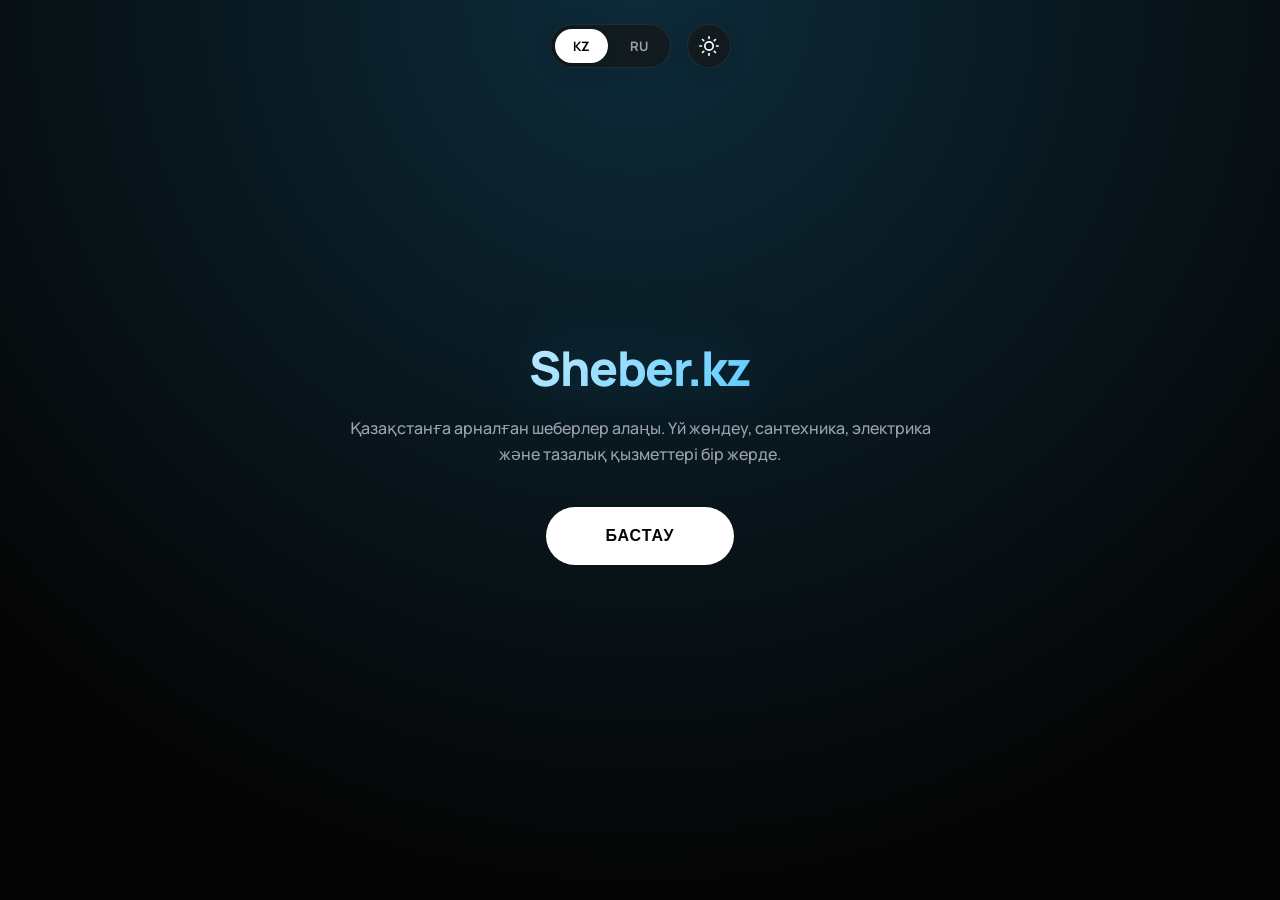
==== commit b2cf1a55: "Add files via upload" ====
--- a/index.html
+++ b/index.html
@@ -2,595 +2,402 @@
 <html lang="ru" data-theme="dark">
 <head>
   <meta charset="UTF-8" />
-  <meta name="viewport" content="width=device-width, initial-scale=1.0" />
-  <title>Sheber.kz | Премиум сервис</title>
+  <meta name="viewport" content="width=device-width, initial-scale=1.0, maximum-scale=1.0, user-scalable=no" />
+  <title>Sheber.kz | Кіру</title>
+
   <link rel="preconnect" href="https://fonts.googleapis.com">
   <link rel="preconnect" href="https://fonts.gstatic.com" crossorigin>
-  <link href="https://fonts.googleapis.com/css2?family=Montserrat:wght@300;400;500;600;700;800;900&display=swap" rel="stylesheet">
-  
+  <link href="https://fonts.googleapis.com/css2?family=Manrope:wght@300;400;500;600;700;800&display=swap" rel="stylesheet">
+
   <style>
-    /* 1. Убирает обводку при фокусе (клике или Tab) для всех элементов */
-    *:focus {
-        outline: none !important;
-    }
-
-    /* 2. Убирает синее выделение (мигание) при нажатии на мобильных телефонах */
-    * {
-        -webkit-tap-highlight-color: transparent;
-    }
-
-    /* --- CSS VARIABLES & THEMES --- */
+    *:focus { outline: none !important; }
+    * { -webkit-tap-highlight-color: transparent; box-sizing: border-box; margin: 0; padding: 0; }
+
     :root {
-      --accent-green: #00f2a0;
-      --accent-blue: #00c9ff;
-      --transition: 0.3s ease;
-      
-      /* ФОНЫ (Ваши файлы) */
-      --bg-img-desktop: url('/images/background-desktop.png'); 
-      --bg-img-mobile: url('/images/background-mobile.png');
-    }
-
-    /* DARK THEME */
+      /* GLASMORPHISM BLUE THEME (UNCHANGED) */
+      --primary: #1cb7ff; 
+      --primary-glow: rgba(28, 183, 255, 0.4);
+      --primary-dim: rgba(28, 183, 255, 0.1);
+      --accent: #2EC4B6;
+      --font-main: 'Manrope', sans-serif;
+      --ease-out: cubic-bezier(0.23, 1, 0.32, 1);
+    }
+
     [data-theme="dark"] {
-      --bg-main: #010a1a;
-      --bg-overlay: linear-gradient(to bottom, rgba(0, 0, 0, 0.6), rgba(0, 0, 0, 0.3), rgba(0, 0, 0, 0.7));
-      --text-main: #ffffff;
-      --text-dim: rgba(255, 255, 255, 0.7);
-      
-      --glass-bg: rgba(255, 255, 255, 0.05);
-      --glass-border: rgba(255, 255, 255, 0.1);
-      --glass-shadow: 0 4px 30px rgba(0, 0, 0, 0.3);
-      
-      --modal-bg: linear-gradient(160deg, rgba(20, 30, 48, 0.85) 0%, rgba(10, 20, 35, 0.95) 100%);
+      --bg-body: #050505;
+      --bg-gradient: radial-gradient(circle at 50% 0%, #0d2b3a 0%, #050505 80%);
+      --glass-bg: rgba(20, 20, 20, 0.65);
+      --glass-border: rgba(255, 255, 255, 0.08);
+      --glass-highlight: rgba(255, 255, 255, 0.05);
+      --text-main: #FFFFFF;
+      --text-sec: #9CA3AF;
       --input-bg: rgba(0, 0, 0, 0.3);
-      --switcher-bg: rgba(255, 255, 255, 0.08);
-      
-      --switcher-active-bg: rgba(255, 255, 255, 0.15);
-      --switcher-active-text: #fff;
-
-      /* Кнопки Dark */
-      --btn-glass-bg: linear-gradient(135deg, rgba(255, 255, 255, 0.1), rgba(255, 255, 255, 0.03));
-      --btn-glass-border: rgba(255, 255, 255, 0.15);
-      --btn-accent-bg: linear-gradient(90deg, rgba(0, 242, 160, 0.15), rgba(0, 201, 255, 0.15));
-      --btn-text: #ffffff;
-    }
-
-    /* LIGHT THEME */
+      --btn-text: #000;
+    }
+
     [data-theme="light"] {
-      /* ПЕРЕОПРЕДЕЛЕНИЕ ФОНОВ ДЛЯ СВЕТЛОЙ ТЕМЫ */
-      --bg-img-desktop: url('/images/background-desktop-white.png'); 
-      --bg-img-mobile: url('/images/background-mobile-white.png');
-
-      --bg-main: #f0f4f8;
-      --bg-overlay: linear-gradient(to bottom, rgba(255, 255, 255, 0.8), rgba(255, 255, 255, 0.6), rgba(255, 255, 255, 0.8));
-      --text-main: #1a202c;
-      --text-dim: #4a5568;
-      
-      --glass-bg: rgba(255, 255, 255, 0.65);
-      --glass-border: rgba(255, 255, 255, 0.6); /* Чуть темнее границы для света */
-      --glass-shadow: 0 8px 32px rgba(31, 38, 135, 0.1);
-      
-      --modal-bg: linear-gradient(135deg, rgba(255,255,255,0.85), rgba(240,245,250,0.95));
+      --bg-body: #F4F6F8;
+      --bg-gradient: radial-gradient(circle at 50% 0%, #dbeafe 0%, #F4F6F8 70%);
+      --glass-bg: rgba(255, 255, 255, 0.75);
+      --glass-border: rgba(255, 255, 255, 0.6);
+      --glass-highlight: rgba(255, 255, 255, 0.4);
+      --text-main: #111827;
+      --text-sec: #4B5563;
       --input-bg: rgba(255, 255, 255, 0.5);
-      --switcher-bg: rgba(0, 0, 0, 0.05);
-      
-      --switcher-active-bg: #fff;
-      --switcher-active-text: #1a202c;
-
-      /* Кнопки Light */
-      --btn-glass-bg: linear-gradient(135deg, rgba(255, 255, 255, 0.8), rgba(255, 255, 255, 0.5));
-      --btn-glass-border: rgba(255, 255, 255, 0.8);
-      --btn-accent-bg: linear-gradient(90deg, rgba(0, 242, 160, 0.25), rgba(0, 201, 255, 0.25));
-      --btn-text: #010a1a;
-    }
-
-    * { box-sizing: border-box; -webkit-font-smoothing: antialiased; }
-    html, body { height: 100%; margin: 0; font-family: 'Montserrat', sans-serif; background: var(--bg-main); color: var(--text-main); }
-
-    /* --- ФОН (АДАПТИВ) --- */
-    .start-1 {
+      --btn-text: #fff;
+    }
+
+    html, body {
+      height: 100%;
+      font-family: var(--font-main);
+      background: var(--bg-body);
+      background-image: var(--bg-gradient);
+      background-attachment: fixed;
+      color: var(--text-main);
+      overflow-x: hidden;
+      transition: background 0.3s ease;
+    }
+
+    /* LANDING */
+    .landing-container {
       min-height: 100vh;
+      display: flex;
+      flex-direction: column;
+      align-items: center;
+      justify-content: center;
+      padding: 20px;
       position: relative;
-      background-image: var(--bg-img-desktop);
-      background-size: cover;
-      background-position: center;
-      background-repeat: no-repeat;
-      display: flex; flex-direction: column; justify-content: space-between;
-      padding: 28px 24px; 
-      overflow: hidden;
-      transition: background-image 0.3s ease;
-    }
-
-    @media (max-width: 768px) { 
-        .start-1 { background-image: var(--bg-img-mobile); } 
-    }
-
-    .start-1::before {
-      content: ""; position: absolute; inset: 0;
-      background: var(--bg-overlay);
-      z-index: 1; pointer-events: none;
-    }
-
-    .top-bar, .hero, .button-continue { position: relative; z-index: 2; }
-
-    /* --- UI ELEMENTS --- */
-    .top-bar { display: flex; justify-content: center; align-items: center; gap: 12px; }
-    
-    /* Контейнер переключателя */
-    .lang-rect {
-      display: inline-flex;
-      position: relative; /* Важно для позиционирования глайдера */
-      padding: 4px;
-      background: var(--switcher-bg);
-      backdrop-filter: blur(15px);
+      z-index: 1;
+    }
+
+    .top-bar {
+      position: absolute; top: 24px; left: 0; width: 100%;
+      display: flex; justify-content: center; align-items: center; gap: 16px;
+      z-index: 10;
+    }
+
+    .glass-pill {
+      background: var(--glass-bg);
+      backdrop-filter: blur(12px); -webkit-backdrop-filter: blur(12px);
       border: 1px solid var(--glass-border);
-      border-radius: 100px;
-      overflow: hidden; /* Чтобы глайдер не вылетал */
-    }
-
-    /* Сам текст (кнопки) */
-    .lang-pill { 
+      padding: 4px; border-radius: 100px;
+      display: flex; gap: 4px;
+      box-shadow: 0 4px 20px rgba(0,0,0,0.1);
+    }
+
+    .lang-opt {
+      padding: 8px 18px; border-radius: 20px; font-size: 13px; font-weight: 700;
+      color: var(--text-sec); cursor: pointer; transition: 0.3s var(--ease-out);
+    }
+    .lang-opt.active {
+      background: var(--text-main); color: var(--bg-body);
+      box-shadow: 0 2px 10px rgba(0,0,0,0.15);
+    }
+
+    .theme-btn {
+      width: 44px; height: 44px; border-radius: 50%;
+      background: var(--glass-bg);
+      backdrop-filter: blur(12px);
+      border: 1px solid var(--glass-border);
+      color: var(--text-main);
+      display: flex; align-items: center; justify-content: center;
+      cursor: pointer; transition: 0.3s;
+      box-shadow: 0 4px 20px rgba(0,0,0,0.1);
+    }
+
+    .hero { text-align: center; max-width: 600px; animation: fadeInUp 1s var(--ease-out); }
+    .hero-logo {
+      font-size: 48px; font-weight: 900; margin-bottom: 16px;
+      background: linear-gradient(135deg, var(--text-main) 0%, var(--primary) 100%);
+      -webkit-background-clip: text; -webkit-text-fill-color: transparent;
+      letter-spacing: -1.5px;
+      filter: drop-shadow(0 0 30px rgba(28, 183, 255, 0.2));
+    }
+    .hero-desc { font-size: 16px; color: var(--text-sec); line-height: 1.6; margin-bottom: 40px; font-weight: 500; }
+
+    .start-btn {
+      background: var(--text-main); color: var(--bg-body);
+      border: none; padding: 20px 60px;
+      border-radius: 100px; font-size: 16px; font-weight: 800; cursor: pointer;
+      transition: all 0.3s var(--ease-out);
+      box-shadow: 0 0 0 0 rgba(28, 183, 255, 0.7);
+      text-transform: uppercase; letter-spacing: 1px;
+    }
+    .start-btn:hover { transform: translateY(-2px); box-shadow: 0 10px 40px var(--primary-glow); background: var(--primary); color: #fff; }
+
+    /* MODAL */
+    .modal-overlay {
+      position: fixed; inset: 0;
+      background: rgba(0,0,0,0.6);
+      backdrop-filter: blur(10px); -webkit-backdrop-filter: blur(10px);
+      z-index: 1000; display: flex; align-items: center; justify-content: center;
+      opacity: 0; visibility: hidden; transition: 0.4s var(--ease-out);
+      padding: 20px;
+    }
+    .modal-overlay.active { opacity: 1; visibility: visible; }
+
+    .modal {
+      background: var(--glass-bg);
+      backdrop-filter: blur(24px); -webkit-backdrop-filter: blur(24px);
+      border: 1px solid var(--glass-border);
+      border-top: 1px solid rgba(255,255,255,0.15);
+      border-radius: 32px;
+      width: 100%; max-width: 460px;
+      padding: 40px 32px;
       position: relative;
-      z-index: 2; /* Текст должен быть поверх глайдера */
-      padding: 8px 20px; 
-      border-radius: 100px; 
-      font-size: 13px; font-weight: 700; 
-      cursor: pointer; 
-      color: var(--text-dim); 
-      text-transform: uppercase;
-      transition: color 0.3s ease; /* Плавная смена цвета текста */
-      background: transparent !important; /* Убираем фон у самих кнопок */
-      box-shadow: none !important;      /* Убираем тень у кнопок */
-      border: none !important;
-    }
-
-    /* Активный текст */
-    .lang-pill.active { 
-      color: var(--switcher-active-text); 
-    }
-
-    /* Глайдер (Скользящая плашка) */
-    .glider {
-      position: absolute;
-      top: 4px;
-      left: 4px;
-      height: calc(100% - 8px);
-      background: var(--switcher-active-bg); /* Цвет активной кнопки */
-      border-radius: 100px;
-      z-index: 1; /* Под текстом */
-      box-shadow: 0 4px 15px rgba(0,0,0,0.1);
-      transition: all 0.4s cubic-bezier(0.25, 0.8, 0.25, 1); /* Пружинистая анимация */
-      
-      /* Начальные размеры (будут перезаписаны JS) */
-      width: 0; 
-      transform: translateX(0);
-    }
-
-    /* Добавляем обводку глайдеру в светлой теме для контраста */
-    [data-theme="light"] .glider {
-        border: 1px solid rgba(0,0,0,0.05);
-    }
-
-    .theme-btn {
-      width: 36px; height: 36px; border-radius: 50%; border: none; background: transparent;
+      transform: translateY(40px) scale(0.95);
+      transition: 0.5s var(--ease-out);
+      box-shadow: 0 40px 80px rgba(0,0,0,0.5);
+      max-height: 90vh; overflow-y: auto;
+    }
+    .modal-overlay.active .modal { transform: translateY(0) scale(1); }
+
+    /* === FIX: КРЕСТИК ВЫШЕ === */
+    .modal-close {
+      position: absolute; 
+      top: 12px; /* Поднял выше */
+      right: 12px; /* Чуть ближе к краю */
+      background: var(--glass-highlight);
+      border: 1px solid var(--glass-border);
+      color: var(--text-sec);
+      width: 36px; height: 36px; border-radius: 50%;
       cursor: pointer; display: flex; align-items: center; justify-content: center;
-      transition: var(--transition);
-    }
-    .theme-btn:hover { background: var(--glass-bg); }
-    
-    /* Стили для новых PNG иконок */
-    .theme-btn img { 
-        width: 22px; height: 22px; 
-        transition: var(--transition);
-    }
-    
-    /* Инвертируем цвета иконок в темной теме, чтобы черные PNG стали белыми */
-    [data-theme="dark"] .theme-btn img {
-        filter: invert(1) brightness(1.2);
-    }
-
-    .theme-toggle {
-        display: inline-flex; gap: 4px; padding: 4px;
-        background: var(--switcher-bg); backdrop-filter: blur(15px);
-        border: 1px solid var(--glass-border); border-radius: 100px;
-    }
-
-    .hero { max-width: 900px; margin: auto; text-align: center; }
-    .sheber-kz { 
-      font-size: clamp(50px, 10vw, 120px); font-weight: 900; line-height: 1; margin-bottom: 24px;
-      background: linear-gradient(135deg, var(--text-main) 30%, var(--accent-green) 100%);
-      -webkit-background-clip: text; -webkit-text-fill-color: transparent;
-      letter-spacing: -2px;
-      text-shadow: 0 10px 30px rgba(0,0,0,0.1);
-    }
-    .hero-desc { 
-      font-size: clamp(16px, 2.5vw, 24px); line-height: 1.5; color: var(--text-dim); 
-      max-width: 650px; margin: 0 auto; font-weight: 500;
-    }
-
-    /* --- НОВЫЕ СТИЛИ КНОПОК (Глассморфизм) --- */
-    .button-continue { display: flex; justify-content: center; padding-bottom: 40px; }
-    
-    .continue {
-      background: var(--btn-glass-bg);
-      border: 1px solid var(--btn-glass-border);
-      color: var(--btn-text);
-      padding: 24px 60px; 
-      border-radius: 100px; 
-      font-size: 18px; font-weight: 700;
-      text-transform: uppercase; letter-spacing: 2px; text-decoration: none;
-      
-      /* Гласс эффект */
-      backdrop-filter: blur(12px);
-      -webkit-backdrop-filter: blur(12px);
-      box-shadow: 0 8px 32px rgba(0, 0, 0, 0.1);
-      
-      transition: all 0.4s cubic-bezier(0.25, 0.46, 0.45, 0.94);
-    }
-
-    .continue:hover { 
-      transform: translateY(-3px); 
-      box-shadow: 0 15px 40px rgba(0, 242, 160, 0.15); /* Легкое зеленое свечение */
-      border-color: var(--accent-green);
-      letter-spacing: 3px; /* Анимация текста */
-    }
-
-    /* --- MODAL --- */
-    .modal-overlay {
-      position: fixed; inset: 0; background: rgba(0, 0, 0, 0.6);
-      backdrop-filter: blur(8px); z-index: 1000;
-      display: flex; align-items: center; justify-content: center;
-      opacity: 0; visibility: hidden; transition: 0.3s;
-    }
-    .modal-overlay.active { opacity: 1; visibility: visible; }
-    
-    .modal {
-      background: var(--modal-bg);
-      backdrop-filter: blur(20px); -webkit-backdrop-filter: blur(20px); /* Сильный блюр фона модалки */
-      border: 1px solid var(--glass-border); border-radius: 32px;
-      width: min(480px, 92%); padding: 48px 32px; position: relative;
-      box-shadow: 0 25px 50px rgba(0,0,0,0.5); text-align: center;
-      max-height: 90vh; overflow-y: auto;
-    }
-
-    .modal-close {
-      position: absolute; top: 20px; right: 20px; background: none; border: none;
-      font-size: 28px; color: var(--text-dim); cursor: pointer; transition: 0.2s;
-    }
-    .modal-close:hover { color: var(--text-main); transform: rotate(90deg); }
-
-    .modal-title { font-size: 32px; font-weight: 800; margin-bottom: 12px; color: var(--text-main); }
-    .modal-desc { font-size: 15px; color: var(--text-dim); margin-bottom: 32px; line-height: 1.6; }
-
-    .input-group { margin-bottom: 20px; text-align: left; }
-    .input-label { font-size: 12px; font-weight: 700; color: var(--accent-green); margin-bottom: 8px; display: block; text-transform: uppercase; letter-spacing: 1px; }
-
-    .modal-input, .modal-select, .modal-textarea {
-      width: 100%; background: var(--input-bg); border: 1px solid var(--glass-border);
-      border-radius: 16px; padding: 16px; color: var(--text-main); font-family: inherit; font-size: 16px;
-      transition: 0.3s; outline: none;
-    }
-    .modal-textarea { resize: vertical; min-height: 80px; }
-    .modal-input:focus, .modal-select:focus, .modal-textarea:focus { 
-      border-color: var(--accent-green); 
-      background: rgba(0, 242, 160, 0.05); /* Легкая подсветка поля */
-    }
-    ::placeholder { color: var(--text-dim); opacity: 0.5; }
-
-    /* Кнопка в модалке - Глассморфизм + Акцент */
-    .modal-btn {
-      width: 100%; 
-      background: var(--btn-accent-bg); /* Прозрачный градиент */
-      border: 1px solid var(--glass-border);
-      padding: 18px; border-radius: 16px; 
-      color: var(--btn-text);
-      font-size: 16px; font-weight: 800; text-transform: uppercase; cursor: pointer;
-      transition: 0.3s; margin-top: 10px;
-      
-      backdrop-filter: blur(10px);
-      -webkit-backdrop-filter: blur(10px);
-      box-shadow: 0 4px 15px rgba(0,0,0,0.1);
-    }
-    .modal-btn:hover { 
-      background: linear-gradient(90deg, rgba(0, 242, 160, 0.3), rgba(0, 201, 255, 0.3)); /* Чуть ярче при наведении */
-      border-color: var(--accent-green);
-      transform: scale(1.02); 
-    }
-
-    /* ROLE SELECTION */
-    .role-container { display: flex; gap: 16px; margin-top: 20px; }
-    .role-card {
-      flex: 1; background: var(--glass-bg); border: 1px solid var(--glass-border);
-      padding: 24px 16px; border-radius: 24px; cursor: pointer; transition: 0.3s;
-    }
-    .role-card:hover { border-color: var(--accent-green); transform: translateY(-5px); box-shadow: 0 10px 30px rgba(0,0,0,0.1); background: rgba(255,255,255,0.08); }
-    .role-icon-circle { 
-      width: 56px; height: 56px; background: rgba(0, 242, 160, 0.1); border-radius: 50%;
-      display: flex; align-items: center; justify-content: center; margin: 0 auto 16px;
-    }
-    .role-icon-circle svg { width: 28px; height: 28px; fill: var(--accent-green); }
-    .role-name { font-weight: 700; font-size: 16px; margin-bottom: 4px; color: var(--text-main); }
-    .role-sub { font-size: 12px; color: var(--text-dim); }
-
-    .modal-step { display: none; }
-    .modal-step.active { display: block; animation: slideUp 0.4s ease-out; }
-    
-    @keyframes slideUp { from { opacity: 0; transform: translateY(20px); } to { opacity: 1; transform: translateY(0); } }
-
-    .resend-link { color: var(--accent-blue); cursor: pointer; font-size: 13px; margin-top: 20px; display: inline-block; font-weight: 600;}
-    
-    #masterFields, #clientFields { display: none; margin-top: 10px; padding-top: 10px; border-top: 1px solid var(--glass-border); }
-    
-    .terms { font-size: 11px; color: var(--text-dim); margin-top: 20px; }
-    .terms a { color: var(--accent-green); text-decoration: none; }
+      transition: 0.2s; z-index: 10;
+    }
+    .modal-close:hover { background: var(--primary); color: #fff; border-color: transparent; }
+
+    .auth-tabs { display: flex; background: var(--input-bg); border-radius: 100px; padding: 4px; margin-bottom: 28px; border: 1px solid var(--glass-border); }
+    .auth-tab { flex: 1; text-align: center; padding: 12px; border-radius: 100px; font-weight: 700; color: var(--text-sec); cursor: pointer; transition: 0.3s; font-size: 14px; }
+    .auth-tab.active { background: var(--text-main); color: var(--bg-body); box-shadow: 0 4px 12px rgba(0,0,0,0.1); }
+
+    .modal-step { display: none; animation: slideIn 0.4s var(--ease-out); }
+    .modal-step.active { display: block; }
+    .modal-title { font-size: 26px; font-weight: 800; margin-bottom: 8px; color: var(--text-main); }
+    .modal-sub { font-size: 14px; color: var(--text-sec); margin-bottom: 24px; font-weight: 500; }
+
+    .input-wrap { margin-bottom: 20px; text-align: left; position: relative; }
+    .lbl { font-size: 11px; font-weight: 700; color: var(--primary); margin-bottom: 8px; display: block; text-transform: uppercase; }
+    .inp-field { width: 100%; background: var(--input-bg); border: 1px solid var(--glass-border); border-radius: 18px; padding: 16px 20px; color: var(--text-main); font-size: 16px; outline: none; transition: 0.2s; }
+    .inp-field:focus { border-color: var(--primary); background: rgba(28, 183, 255, 0.08); }
+
+    .custom-select { position: relative; width: 100%; cursor: pointer; }
+    .select-trigger { background: var(--input-bg); border: 1px solid var(--glass-border); border-radius: 18px; padding: 16px 20px; color: var(--text-main); font-size: 16px; display: flex; justify-content: space-between; align-items: center; }
+    .custom-select.open .select-trigger { border-color: var(--primary); background: rgba(28, 183, 255, 0.08); }
+    .options-container { position: absolute; top: calc(100% + 8px); left: 0; width: 100%; background: var(--glass-bg); backdrop-filter: blur(20px); -webkit-backdrop-filter: blur(20px); border: 1px solid var(--glass-border); border-radius: 18px; overflow: hidden; z-index: 100; opacity: 0; visibility: hidden; transform: translateY(-10px); transition: 0.3s; box-shadow: 0 20px 50px rgba(0,0,0,0.4); max-height: 220px; overflow-y: auto; }
+    .custom-select.open .options-container { opacity: 1; visibility: visible; transform: translateY(0); }
+    .option { padding: 14px 20px; color: var(--text-sec); border-bottom: 1px solid var(--glass-border); font-weight: 500; }
+    .option:last-child { border-bottom: none; }
+    .option:hover { background: var(--primary); color: #fff; }
+    .option.selected { background: rgba(28, 183, 255, 0.1); color: var(--primary); font-weight: 700; }
+
+    .action-btn { width: 100%; background: linear-gradient(135deg, var(--primary) 0%, #00d2ff 100%); color: #000; padding: 18px; border-radius: 18px; font-weight: 800; font-size: 16px; border: none; cursor: pointer; margin-top: 10px; transition: 0.3s; box-shadow: 0 10px 25px rgba(28, 183, 255, 0.25); }
+    .action-btn:hover { box-shadow: 0 15px 35px rgba(28, 183, 255, 0.4); transform: translateY(-2px); }
+
+    .role-grid { display: flex; gap: 12px; margin-top: 10px; }
+    .role-card { flex: 1; background: var(--input-bg); border: 1px solid var(--glass-border); border-radius: 24px; padding: 24px 16px; cursor: pointer; transition: 0.2s; text-align: center; }
+    .role-card:hover, .role-card.selected { border-color: var(--primary); background: rgba(28, 183, 255, 0.08); transform: translateY(-4px); }
+    .role-icon { width: 52px; height: 52px; background: var(--glass-highlight); border-radius: 50%; display: flex; align-items: center; justify-content: center; margin: 0 auto 12px; color: var(--text-main); }
+    .role-card.selected .role-icon { background: var(--primary); color: #fff; }
+    .role-title { font-weight: 800; font-size: 15px; margin-bottom: 4px; color: var(--text-main); }
+    .role-desc { font-size: 12px; color: var(--text-sec); }
+    .resend { margin-top: 20px; font-size: 13px; color: var(--text-sec); cursor: pointer; text-decoration: underline; }
+
+    .toast { position: fixed; top: 20px; left: 50%; transform: translateX(-50%) translateY(-150%); background: rgba(20,20,20,0.85); backdrop-filter: blur(12px); border: 1px solid rgba(255,255,255,0.1); padding: 14px 24px; border-radius: 100px; box-shadow: 0 10px 40px rgba(0,0,0,0.4); z-index: 3000; opacity: 0; transition: 0.4s; display: flex; align-items: center; gap: 12px; font-weight: 600; font-size: 14px; color: #fff; }
+    .toast.show { opacity: 1; transform: translateX(-50%) translateY(0); }
+    .toast-dot { width: 10px; height: 10px; background: var(--primary); border-radius: 50%; box-shadow: 0 0 10px var(--primary); }
+    .toast.warn .toast-dot { background: #F2994A; box-shadow: 0 0 10px #F2994A; }
+
+    @keyframes fadeInUp { from { opacity: 0; transform: translateY(40px); } to { opacity: 1; transform: translateY(0); } }
+    @keyframes slideIn { from { opacity: 0; transform: translateX(20px); } to { opacity: 1; transform: translateX(0); } }
   </style>
 </head>
-
 <body>
-  <div class="start-1">
+  <div class="landing-container">
     <div class="top-bar">
-      <div class="lang-rect">
-        <div class="glider"></div> <div class="lang-pill active" data-lang="kz">Қаз</div>
-        <div class="lang-pill" data-lang="ru">Рус</div>
-      </div>
-      
-      <div class="lang-rect">
-        <button class="theme-btn" id="themeToggle">
-          <img class="sun-icon" src="https://cdn-icons-png.flaticon.com/128/66/66275.png" alt="Light Mode" style="display:none">
-          <img class="moon-icon" src="https://cdn-icons-png.flaticon.com/128/702/702471.png" alt="Dark Mode">
-        </button>
-      </div>
+      <div class="glass-pill">
+        <div class="lang-opt active" data-lang="kz" onclick="setLang('kz')">KZ</div>
+        <div class="lang-opt" data-lang="ru" onclick="setLang('ru')">RU</div>
+      </div>
+      <button class="theme-btn" onclick="toggleTheme()">
+        <svg viewBox="0 0 24 24" fill="none" stroke="currentColor" stroke-width="2" stroke-linecap="round" stroke-linejoin="round" width="20" height="20">
+          <circle cx="12" cy="12" r="5"></circle><line x1="12" y1="1" x2="12" y2="3"></line><line x1="12" y1="21" x2="12" y2="23"></line>
+          <line x1="4.22" y1="4.22" x2="5.64" y2="5.64"></line><line x1="18.36" y1="18.36" x2="19.78" y2="19.78"></line>
+          <line x1="1" y1="12" x2="3" y2="12"></line><line x1="21" y1="12" x2="23" y2="12"></line>
+          <line x1="4.22" y1="19.78" x2="5.64" y2="18.36"></line><line x1="18.36" y1="5.64" x2="19.78" y2="4.22"></line>
+        </svg>
+      </button>
     </div>
-
     <div class="hero">
-      <div class="sheber-kz" data-i18n="title">Sheber.kz</div>
-      <div class="hero-desc" data-i18n="desc">
-        Қазақстанға арналған шеберлер алаңы: тапсырыс беруші мен шеберді тез байланыстырамыз.
-      </div>
-    </div>
-
-    <div class="button-continue">
-      <a href="#" id="startLink" class="continue" data-i18n="start_btn">Бастау</a>
+      <div class="hero-logo" data-i18n="title">Sheber.kz</div>
+      <div class="hero-desc" data-i18n="desc">Қазақстанға арналған шеберлер алаңы. Үй жөндеу, сантехника, электрика және тазалық қызметтері бір жерде.</div>
+      <button class="start-btn" onclick="openModal()" data-i18n="start_btn">Бастау</button>
     </div>
   </div>
 
   <div class="modal-overlay" id="smsModal">
     <div class="modal">
-      <button class="modal-close" onclick="closeModal()">&times;</button>
-
+      <button class="modal-close" onclick="closeModal()">
+        <svg viewBox="0 0 24 24" stroke="currentColor" fill="none" width="20" height="20" stroke-width="2.5"><line x1="18" y1="6" x2="6" y2="18"></line><line x1="6" y1="6" x2="18" y2="18"></line></svg>
+      </button>
+      <div class="auth-tabs" id="authTabs">
+        <div class="auth-tab active" onclick="switchAuthMode('login')" data-i18n="tab_login">Кіру</div>
+        <div class="auth-tab" onclick="switchAuthMode('register')" data-i18n="tab_register">Тіркелу</div>
+      </div>
       <div class="modal-step active" id="stepPhone">
-        <div class="modal-title" data-i18n="modal_phone_title">Кіру</div>
-        <div class="modal-desc" data-i18n="modal_phone_desc">Жалғастыру үшін телефон нөмірін енгізіңіз</div>
-        <div class="input-group">
-          <label class="input-label" data-i18n="lbl_phone">Телефон</label>
-          <input type="tel" class="modal-input" placeholder="+7 (700) 000-00-00" value="+7" id="phoneInput">
-        </div>
-        <button class="modal-btn" onclick="sendCode()" data-i18n="btn_get_code">Код алу</button>
-        <p class="terms">
-           <span data-i18n="terms_text">Жалғастыра отырып, сіз келісесіз:</span>
-           <a href="#" data-i18n="terms_link">қолдану ережелері</a>
-        </p>
-      </div>
-
+        <div class="modal-title" data-i18n="lbl_phone">Телефон</div>
+        <div class="input-wrap"><input type="tel" class="inp-field" placeholder="+7 (700) 000-00-00" value="+7" id="phoneInput"></div>
+        <button class="action-btn" onclick="sendCode()" data-i18n="btn_get_code">Код алу</button>
+      </div>
       <div class="modal-step" id="stepCode">
         <div class="modal-title" data-i18n="modal_code_title">Растау</div>
-        <div class="modal-desc"><span data-i18n="modal_code_desc">Код жіберілді:</span> <strong id="displayPhone" style="color:var(--text-main)"></strong></div>
-        <div class="input-group">
-          <label class="input-label" data-i18n="lbl_code">СМС коды</label>
-          <input type="number" class="modal-input" placeholder=" " id="codeInput">
-        </div>
-        <button class="modal-btn" onclick="verifyCode()" data-i18n="btn_confirm">Растау</button>
-        <div class="resend-link" onclick="backToPhone()" data-i18n="btn_change_phone">Нөмірді өзгерту</div>
-      </div>
-
+        <div class="modal-sub"><span data-i18n="modal_code_desc">Код жіберілді:</span> <strong id="displayPhone" style="color:var(--primary)"></strong></div>
+        <div class="input-wrap"><input type="number" class="inp-field" placeholder="----" id="codeInput" style="text-align:center; letter-spacing: 8px; font-size: 24px; font-weight:700;"></div>
+        <button class="action-btn" onclick="verifyCode()" data-i18n="btn_confirm">Растау</button>
+        <div class="resend" onclick="showStep('stepPhone')" data-i18n="btn_change_phone">Нөмірді өзгерту</div>
+      </div>
       <div class="modal-step" id="stepRole">
         <div class="modal-title" data-i18n="role_title">Сіз кімсіз?</div>
-        <div class="role-container">
+        <div class="role-grid">
           <div class="role-card" onclick="chooseRole('client')">
-            <div class="role-icon-circle">
-              <svg viewBox="0 0 24 24"><path d="M12 12c2.21 0 4-1.79 4-4s-1.79-4-4-4-4 1.79-4 4 1.79 4 4 4zm0 2c-2.67 0-8 1.34-8 4v2h16v-2c0-2.66-5.33-4-8-4z"/></svg>
-            </div>
-            <div class="role-name" data-i18n="role_client">Клиент</div>
-            <div class="role-sub" data-i18n="role_client_sub">Шебер іздеймін</div>
+            <div class="role-icon"><svg viewBox="0 0 24 24" width="24" height="24" fill="none" stroke="currentColor" stroke-width="2"><path d="M20 21v-2a4 4 0 0 0-4-4H8a4 4 0 0 0-4 4v2"></path><circle cx="12" cy="7" r="4"></circle></svg></div>
+            <div class="role-title" data-i18n="role_client">Клиент</div>
+            <div class="role-desc" data-i18n="role_client_sub">Шебер іздеймін</div>
           </div>
           <div class="role-card" onclick="chooseRole('master')">
-            <div class="role-icon-circle">
-              <svg viewBox="0 0 24 24"><path d="M22.7 19l-9.1-9.1c.9-2.3.4-5-1.5-6.9-2-2-5-2.4-7.4-1.3L9 6 6 9 1.6 4.7C.4 7.1.9 10.1 2.9 12.1c1.9 1.9 4.6 2.4 6.9 1.5l9.1 9.1c.4.4 1 .4 1.4 0l2.3-2.3c.5-.4.5-1.1.1-1.4z"/></svg>
-            </div>
-            <div class="role-name" data-i18n="role_master">Шебер</div>
-            <div class="role-sub" data-i18n="role_master_sub">Клиент іздеймін</div>
+            <div class="role-icon"><svg viewBox="0 0 24 24" width="24" height="24" fill="none" stroke="currentColor" stroke-width="2"><path d="M14.7 6.3a1 1 0 0 0 0 1.4l1.6 1.6a1 1 0 0 0 1.4 0l3.77-3.77a6 6 0 0 1-7.94 7.94l-6.91 6.91a2.12 2.12 0 0 1-3-3l6.91-6.91a6 6 0 0 1 7.94-7.94l-3.76 3.76z"></path></svg></div>
+            <div class="role-title" data-i18n="role_master">Шебер</div>
+            <div class="role-desc" data-i18n="role_master_sub">Тапсырыс іздеймін</div>
           </div>
         </div>
       </div>
-
       <div class="modal-step" id="stepReg">
         <div class="modal-title" data-i18n="reg_title">Тіркелу</div>
-        
-        <div class="input-group">
-          <label class="input-label" data-i18n="lbl_name">Есіміңіз</label>
-          <input type="text" class="modal-input" id="regName" placeholder=" ">
+        <div class="input-wrap">
+          <label class="lbl" data-i18n="lbl_name">Есіміңіз</label>
+          <input type="text" class="inp-field" id="regName" placeholder="Аты-жөніңіз">
         </div>
-
-        <div id="clientFields">
-            <div class="input-group">
-                <label class="input-label" data-i18n="lbl_city">Қала</label>
-                <input type="text" class="modal-input" id="regCity" placeholder=" ">
+        <div class="input-wrap">
+          <label class="lbl" data-i18n="lbl_city">Қала</label>
+          <div class="custom-select" id="citySelect">
+            <div class="select-trigger"><span id="cityTriggerText">Қаланы таңдаңыз</span></div>
+            <div class="options-container">
+              <div class="option" data-value="Алматы">Алматы</div>
+              <div class="option" data-value="Астана">Астана</div>
+              <div class="option" data-value="Шымкент">Шымкент</div>
+              <div class="option" data-value="Ақтау">Ақтау</div>
+              <div class="option" data-value="Атырау">Атырау</div>
+              <div class="option" data-value="Қарағанды">Қарағанды</div>
             </div>
-        </div>
-
-        <div id="masterFields">
-          <div class="input-group">
-            <label class="input-label" data-i18n="lbl_spec">Мамандық</label>
-            <select class="modal-select" id="regSpec">
-              <option value="plumber" data-i18n="spec_plumber">Сантехник</option>
-              <option value="electrician" data-i18n="spec_electrician">Электрик</option>
-              <option value="builder" data-i18n="spec_builder">Құрылысшы</option>
-              <option value="cleaner" data-i18n="spec_cleaner">Клининг</option>
-            </select>
-          </div>
-          <div class="input-group">
-            <label class="input-label" data-i18n="lbl_exp">Тәжірибе (жыл)</label>
-            <input type="number" class="modal-input" id="regExp" placeholder="3">
-          </div>
-          <div class="input-group">
-            <label class="input-label" data-i18n="lbl_about">О себе (қысқаша)</label>
-            <textarea class="modal-textarea" id="regAbout" placeholder="..."></textarea>
+            <input type="hidden" id="regCity">
           </div>
         </div>
-
-        <button class="modal-btn" onclick="finishRegistration()" data-i18n="btn_save">Сақтау</button>
+        <div class="input-wrap">
+          <label class="lbl" data-i18n="lbl_about">Қосымша ақпарат</label>
+          <input type="text" class="inp-field" id="regAbout" placeholder="Өзіңіз туралы (инфо)">
+        </div>
+        <div id="masterFields" style="display:none;">
+          <div class="input-wrap">
+            <label class="lbl" data-i18n="lbl_spec">Мамандық</label>
+            <div class="custom-select" id="specSelect">
+              <div class="select-trigger"><span id="specTriggerText">Мамандық таңдау</span></div>
+              <div class="options-container">
+                <div class="option" data-value="plumber" data-i18n="spec_plumber">Сантехник</div>
+                <div class="option" data-value="electrician" data-i18n="spec_electrician">Электрик</div>
+                <div class="option" data-value="builder" data-i18n="spec_builder">Құрылысшы</div>
+                <div class="option" data-value="cleaner" data-i18n="spec_cleaner">Клининг</div>
+              </div>
+              <input type="hidden" id="regSpec">
+            </div>
+          </div>
+          <div class="input-wrap" style="display:flex; gap:12px;">
+            <div style="flex:1;"><label class="lbl" data-i18n="lbl_exp">Тәжірибе (жыл)</label><input type="number" class="inp-field" id="regExp" placeholder="3"></div>
+            <div style="flex:1;"><label class="lbl" data-i18n="lbl_price">Баға (бастап)</label><input type="number" class="inp-field" id="regPrice" placeholder="5000 ₸"></div>
+          </div>
+        </div>
+        <button class="action-btn" onclick="finishRegistration()" data-i18n="btn_save">Сақтау</button>
       </div>
     </div>
   </div>
+  <div class="toast" id="toast"><div class="toast-dot"></div><span id="toastMsg"></span></div>
 
   <script>
-    const translations = {
-      kz: {
-        title: "Sheber.kz", desc: "Қазақстанға арналған шеберлер алаңы: тапсырыс беруші мен шеберді тез байланыстырамыз.",
-        start_btn: "Бастау", modal_phone_title: "Кіру", modal_phone_desc: "Жалғастыру үшін телефон нөмірін енгізіңіз",
-        lbl_phone: "Телефон", btn_get_code: "Код алу", modal_code_title: "Растау", modal_code_desc: "Код жіберілді:",
-        lbl_code: "СМС коды", btn_confirm: "Растау", btn_change_phone: "Нөмірді өзгерту",
-        role_title: "Сіз кімсіз?", role_client: "Клиент", role_client_sub: "Шебер іздеймін",
-        role_master: "Шебер", role_master_sub: "Клиент іздеймін", reg_title: "Тіркелу",
-        lbl_name: "Есіміңіз", lbl_spec: "Мамандық", btn_save: "Дайын",
-        spec_plumber: "Сантехник", spec_electrician: "Электрик", spec_builder: "Құрылысшы", spec_cleaner: "Клининг",
-        terms_text: "Жалғастыра отырып, сіз келісесіз:", terms_link: "қолдану ережелері",
-        lbl_city: "Қала / Мекен-жай", lbl_exp: "Тәжірибе (жыл)", lbl_about: "Өзіңіз туралы"
-      },
-      ru: {
-        title: "Sheber.kz", desc: "Платформа мастеров Казахстана: Мы быстро связываем заказчика и мастера.",
-        start_btn: "Начать", modal_phone_title: "Вход", modal_phone_desc: "Введите номер телефона для продолжения",
-        lbl_phone: "Телефон", btn_get_code: "Получить код", modal_code_title: "Подтверждение", modal_code_desc: "Код отправлен на:",
-        lbl_code: "Код из СМС", btn_confirm: "Подтвердить", btn_change_phone: "Изменить номер",
-        role_title: "Кто вы?", role_client: "Заказчик", role_client_sub: "Ищу мастера",
-        role_master: "Мастер", role_master_sub: "Ищу заказы", reg_title: "Регистрация",
-        lbl_name: "Ваше имя", lbl_spec: "Специальность", btn_save: "Готово",
-        spec_plumber: "Сантехник", spec_electrician: "Электрик", spec_builder: "Строитель", spec_cleaner: "Клининг",
-        terms_text: "Продолжая, вы соглашаетесь с", terms_link: "условиями использования",
-        lbl_city: "Город / Адрес", lbl_exp: "Опыт (лет)", lbl_about: "О себе"
-      }
-    };
-
-    let currentRole = 'client';
-
-    function setLanguage(lang) {
-      // 1. Убираем класс active у всех и ставим нужному
-      document.querySelectorAll(".lang-pill").forEach(p => p.classList.remove("active"));
-      
-      // Находим все кнопки с нужным языком (их может быть несколько)
-      const activePills = document.querySelectorAll(`.lang-pill[data-lang="${lang}"]`);
-      
-      activePills.forEach(p => {
-        p.classList.add("active");
-        
-        // 2. АНИМАЦИЯ ГЛАЙДЕРА
-        // Находим глайдер внутри родителя этой кнопки
-        const parent = p.closest('.lang-rect');
-        const glider = parent.querySelector('.glider');
-        
-        if (glider) {
-          // Вычисляем ширину и позицию активной кнопки
-          glider.style.width = `${p.offsetWidth}px`;
-          glider.style.transform = `translateX(${p.offsetLeft - 4}px)`; // -4 учитывает padding родителя
-        }
-      });
-
-      // 3. Меняем тексты
-      document.querySelectorAll("[data-i18n]").forEach(el => {
-        const key = el.dataset.i18n;
-        if (translations[lang][key]) el.innerHTML = translations[lang][key];
-        if (el.placeholder && translations[lang][key]) el.placeholder = translations[lang][key]; 
-      });
-      
-      localStorage.setItem("lang", lang);
-    }
-
-    function toggleTheme() {
-      const html = document.documentElement;
-      const current = html.getAttribute('data-theme');
-      const next = current === 'dark' ? 'light' : 'dark';
-      html.setAttribute('data-theme', next);
-      localStorage.setItem('theme', next);
-      updateThemeIcon(next);
-    }
-
-    function updateThemeIcon(theme) {
-      document.querySelector('.sun-icon').style.display = theme === 'dark' ? 'none' : 'block';
-      document.querySelector('.moon-icon').style.display = theme === 'dark' ? 'block' : 'none';
-    }
-
-    const savedTheme = localStorage.getItem('theme') || 'dark';
-    document.documentElement.setAttribute('data-theme', savedTheme);
-    updateThemeIcon(savedTheme);
-    
-    // ВАЖНО: Вызовите это один раз при загрузке страницы, 
-    // чтобы глайдер встал на место сразу
-    window.addEventListener('load', () => {
-        setLanguage(localStorage.getItem("lang") || "kz");
-    });
-
-    const modal = document.getElementById('smsModal');
-    const steps = ['stepPhone', 'stepCode', 'stepRole', 'stepReg'];
-
-    function showStep(stepId) {
-      steps.forEach(id => document.getElementById(id).classList.remove('active'));
-      document.getElementById(stepId).classList.add('active');
-    }
-
-    function openModal(e) { 
-        if(e) e.preventDefault(); 
-        modal.classList.add('active'); 
-        showStep('stepPhone'); 
-    }
-    function closeModal() { modal.classList.remove('active'); }
-    function backToPhone() { showStep('stepPhone'); }
-
-    function sendCode() {
-      if (document.getElementById('phoneInput').value.length < 5) return alert("Нөмірді дұрыс жазыңыз");
-      document.getElementById('displayPhone').textContent = document.getElementById('phoneInput').value;
-      showStep('stepCode');
-    }
-
-    function verifyCode() { 
-        if(document.getElementById('codeInput').value.length > 0) {
-            showStep('stepRole'); 
-        } else {
-            alert("Код енгізіңіз");
-        }
-    }
-
-    function chooseRole(role) {
-      currentRole = role;
-      if (role === 'master') {
-          document.getElementById('masterFields').style.display = 'block';
-          document.getElementById('clientFields').style.display = 'none';
-      } else {
-          document.getElementById('masterFields').style.display = 'none';
-          document.getElementById('clientFields').style.display = 'block';
-      }
-      showStep('stepReg');
-    }
-
+    let authMode = 'login', currentRole = 'client';
+
+    function init(){
+      const th=localStorage.getItem('sheber_theme')||'dark'; document.documentElement.setAttribute('data-theme',th);
+      const lg=localStorage.getItem('sheber_lang')||'kz'; setLang(lg);
+      setupCustomSelects();
+    }
+
+    function setLang(l){
+      document.querySelectorAll('.lang-opt').forEach(e=>e.classList.remove('active'));
+      document.querySelector(`.lang-opt[data-lang="${l}"]`).classList.add('active');
+      localStorage.setItem('sheber_lang',l);
+    }
+
+    // Тіркелуді аяқтау және деректі сақтау логикасы
     function finishRegistration() {
       const name = document.getElementById('regName').value;
-      if (!name) return alert("Атыңызды жазыңыз / Введите имя");
-      console.log("Регистрация завершена:", {
-          role: currentRole,
-          name: name,
-          spec: document.getElementById('regSpec').value,
-          city: document.getElementById('regCity').value
+      const city = document.getElementById('regCity').value; // Hidden input-тан алады
+      const about = document.getElementById('regAbout').value;
+      const spec = document.getElementById('regSpec').value; // Тек шебер үшін
+
+      if(!name || !city) {
+        showToast("Атыңызды және қаланы толтырыңыз", "warn");
+        return;
+      }
+
+      // Деректерді объект ретінде жинау
+      const userData = {
+        name: name,
+        city: city,
+        role: currentRole,
+        about: about,
+        spec: spec || ""
+      };
+
+      // localStorage-ке сақтау
+      localStorage.setItem('sheber_user', JSON.stringify(userData));
+      
+      showToast("Тіркелу сәтті аяқталды!", "success");
+      setTimeout(() => { window.location.href = "home.html"; }, 1000);
+    }
+
+    function verifyCode(){
+      if(document.getElementById('codeInput').value === '1234'){
+        if(authMode === 'login'){
+          // Кіру кезінде дерек бар ма тексереміз
+          if(!localStorage.getItem('sheber_user')) {
+            showToast("Дерек табылмады, тіркеліңіз", "warn");
+            switchAuthMode('register');
+          } else {
+            window.location.href = "home.html";
+          }
+        } else { showStep('stepRole'); }
+      } else { showToast("Қате код", "warn"); }
+    }
+
+    // Төмендегі функциялар (setupCustomSelects, т.б.) өзгеріссіз қалады
+    function setupCustomSelects(){
+      document.querySelectorAll('.custom-select').forEach(s=>{
+        const t=s.querySelector('.select-trigger'), i=s.querySelector('input'), sp=s.querySelector('.select-trigger span'), opts=s.querySelectorAll('.option');
+        t.addEventListener('click',e=>{e.stopPropagation(); s.classList.toggle('open');});
+        opts.forEach(o=>o.addEventListener('click',()=>{ 
+          i.value=o.getAttribute('data-value'); 
+          sp.textContent=o.textContent; 
+          s.classList.remove('open'); 
+        }));
       });
-      alert("Сәтті тіркелу! / Успешная регистрация!");
-      closeModal();
-    }
-
-    document.getElementById('startLink').addEventListener('click', openModal);
-    document.getElementById('themeToggle').addEventListener('click', toggleTheme);
-    document.querySelectorAll(".lang-pill").forEach(p => p.addEventListener("click", () => setLanguage(p.dataset.lang)));
+    }
     
-    modal.addEventListener('click', (e) => {
-        if (e.target === modal) closeModal();
-    });
-  </script>
+    function openModal(){ document.getElementById('smsModal').classList.add('active'); showStep('stepPhone'); }
+    function closeModal(){ document.getElementById('smsModal').classList.remove('active'); }
+    function showStep(id){ document.querySelectorAll('.modal-step').forEach(e=>e.classList.remove('active')); document.getElementById(id).classList.add('active'); }
+    function switchAuthMode(m){ authMode=m; document.querySelectorAll('.auth-tab').forEach((t, i) => t.classList.toggle('active', (m === 'login' && i === 0) || (m === 'register' && i === 1))); }
+    function sendCode(){ showStep('stepCode'); showToast("Код: 1234"); }
+    function chooseRole(r){ currentRole=r; document.getElementById('masterFields').style.display=(r==='master')?'block':'none'; showStep('stepReg'); }
+    function showToast(m,t="info"){ const x=document.getElementById('toast'); document.getElementById('toastMsg').textContent=m; x.className=`toast ${t} show`; setTimeout(()=>x.className="toast",3000); }
+    init();
+</script>
 </body>
 </html>
